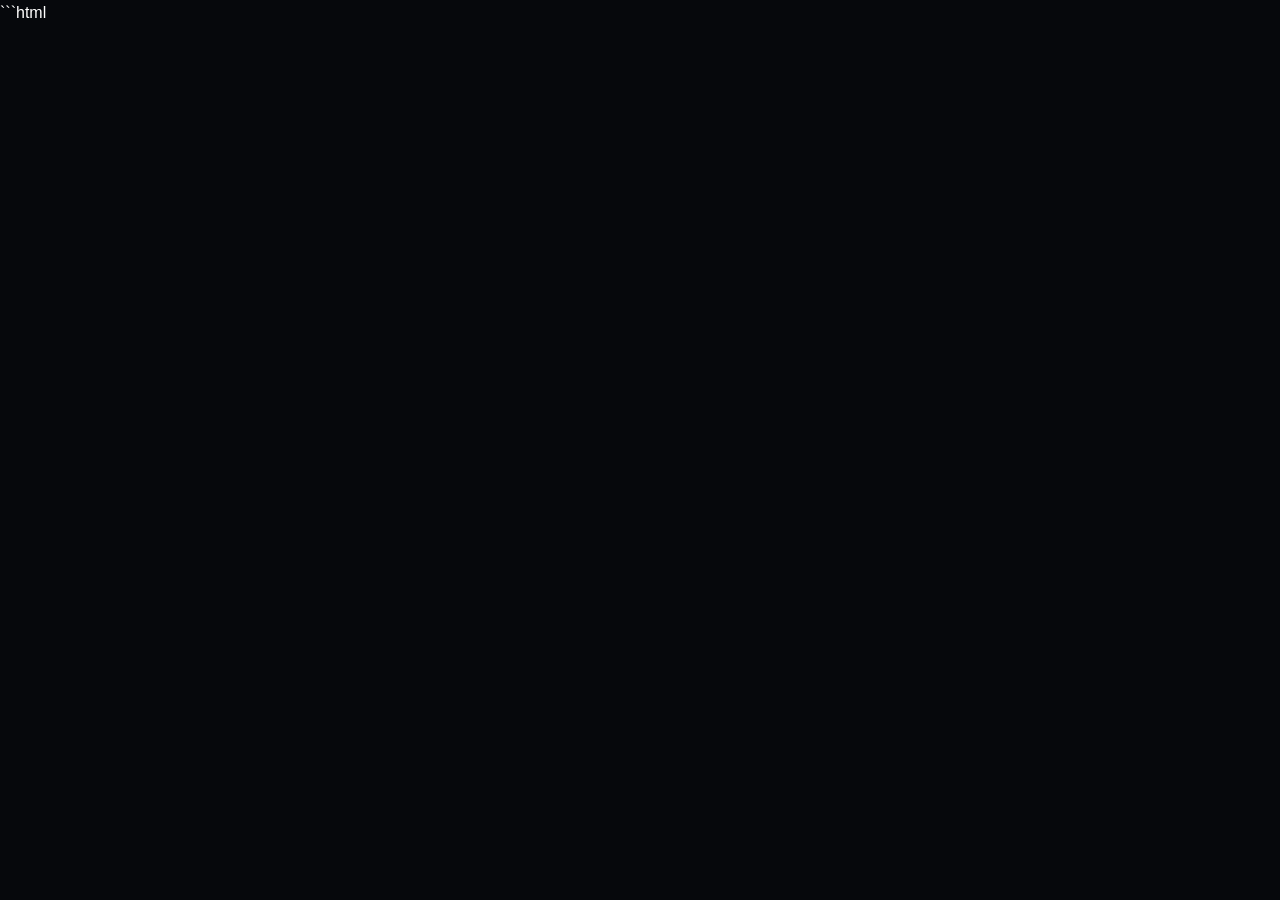
==== index.html @ 0a9b99ef "index.html" ====
```html
<!DOCTYPE html>
<html lang="cs">

<head>

    <meta charset="UTF-8">

    <meta
        name="viewport"
        content="width=device-width, initial-scale=1.0"
    >

    <title>TRIDENTXMP | Minecraft Server</title>

    <meta
        name="description"
        content="TRIDENTXMP - Minecraft Vanilla server. Připoj se k naší komunitě."
    >

    <style>

        /* =====================================================
           ZÁKLAD
        ===================================================== */

        :root {
            --background: #06080c;
            --background-light: #0b0f15;
            --card: #10151d;
            --card-light: #151c25;
            --border: #252e39;

            --white: #ffffff;
            --text: #dce2e9;
            --muted: #8994a2;

            --blue: #39a9ff;
            --blue-light: #6bc2ff;
            --blue-dark: #1579ba;

            --green: #43df87;

            --discord: #5865f2;
            --discord-dark: #4752c4;
        }

        * {
            margin: 0;
            padding: 0;
            box-sizing: border-box;
        }

        html {
            scroll-behavior: smooth;
        }

        body {
            background: var(--background);
            color: var(--white);

            font-family:
                Arial,
                Helvetica,
                sans-serif;

            line-height: 1.6;
        }

        a {
            color: inherit;
            text-decoration: none;
        }

        button {
            font-family: inherit;
        }


        /* =====================================================
           HEADER
        ===================================================== */

        header {

            position: sticky;
            top: 0;

            z-index: 1000;

            background:
                rgba(6, 8, 12, 0.92);

            backdrop-filter: blur(18px);

            border-bottom:
                1px solid rgba(255,255,255,0.07);
        }


        .navbar {

            width: min(1350px, 94%);

            min-height: 76px;

            margin: auto;

            display: flex;

            align-items: center;

            justify-content: space-between;

            gap: 20px;
        }


        /* LOGO */

        .logo {

            display: flex;

            align-items: center;

            gap: 10px;

            font-size: 21px;

            font-weight: 900;

            letter-spacing: 1px;

            white-space: nowrap;
        }


        .logo-icon {

            width: 40px;
            height: 40px;

            display: flex;

            align-items: center;
            justify-content: center;

            border-radius: 10px;

            background:
                linear-gradient(
                    135deg,
                    var(--blue),
                    var(--blue-dark)
                );

            box-shadow:
                0 0 25px
                rgba(57,169,255,0.25);

            font-size: 20px;
        }


        .logo-blue {
            color: var(--blue);
        }


        /* NAVIGACE */

        .nav {

            display: flex;

            align-items: center;

            gap: 3px;
        }


        .nav a {

            padding:
                10px 12px;

            border-radius: 8px;

            color: #aab4c0;

            font-size: 14px;

            font-weight: 700;

            transition: 0.2s;
        }


        .nav a:hover {

            color: white;

            background: #151b23;
        }


        /* AKCE */

        .nav-actions {

            display: flex;

            align-items: center;

            gap: 8px;
        }


        .nav-button {

            padding:
                10px 14px;

            border-radius: 8px;

            background: #131922;

            border:
                1px solid #29323d;

            font-size: 13px;

            font-weight: 800;

            transition: 0.2s;
        }


        .nav-button:hover {

            background: #1c2530;
        }


        .discord-button {

            background:
                var(--discord);

            border-color:
                var(--discord);
        }


        .discord-button:hover {

            background:
                var(--discord-dark);
        }


        /* =====================================================
           HERO
        ===================================================== */

        .hero {

            position: relative;

            min-height: 670px;

            display: flex;

            align-items: center;

            overflow: hidden;

            background:

                radial-gradient(
                    circle at 80% 40%,
                    rgba(57,169,255,0.25),
                    transparent 31%
                ),

                radial-gradient(
                    circle at 60% 80%,
                    rgba(20,100,170,0.10),
                    transparent 35%
                ),

                linear-gradient(
                    90deg,
                    #06080c 0%,
                    #06080ce8 45%,
                    #06080c88 100%
                );
        }


        .hero::before {

            content: "";

            position: absolute;

            inset: 0;

            background:
                linear-gradient(
                    135deg,
                    transparent,
                    rgba(57,169,255,0.04),
                    transparent
                );

            pointer-events: none;
        }


        .hero-container {

            width: min(1350px, 94%);

            margin: auto;

            position: relative;

            z-index: 2;
        }


        .hero-content {

            max-width: 800px;

            padding:
                100px 0;
        }


        .hero-label {

            display: inline-flex;

            align-items: center;

            gap: 8px;

            padding:
                7px 13px;

            margin-bottom: 22px;

            border:
                1px solid #225071;

            border-radius: 100px;

            background:
                rgba(57,169,255,0.08);

            color:
                #62bdff;

            font-size: 12px;

            font-weight: 900;

            letter-spacing: 1px;
        }
```
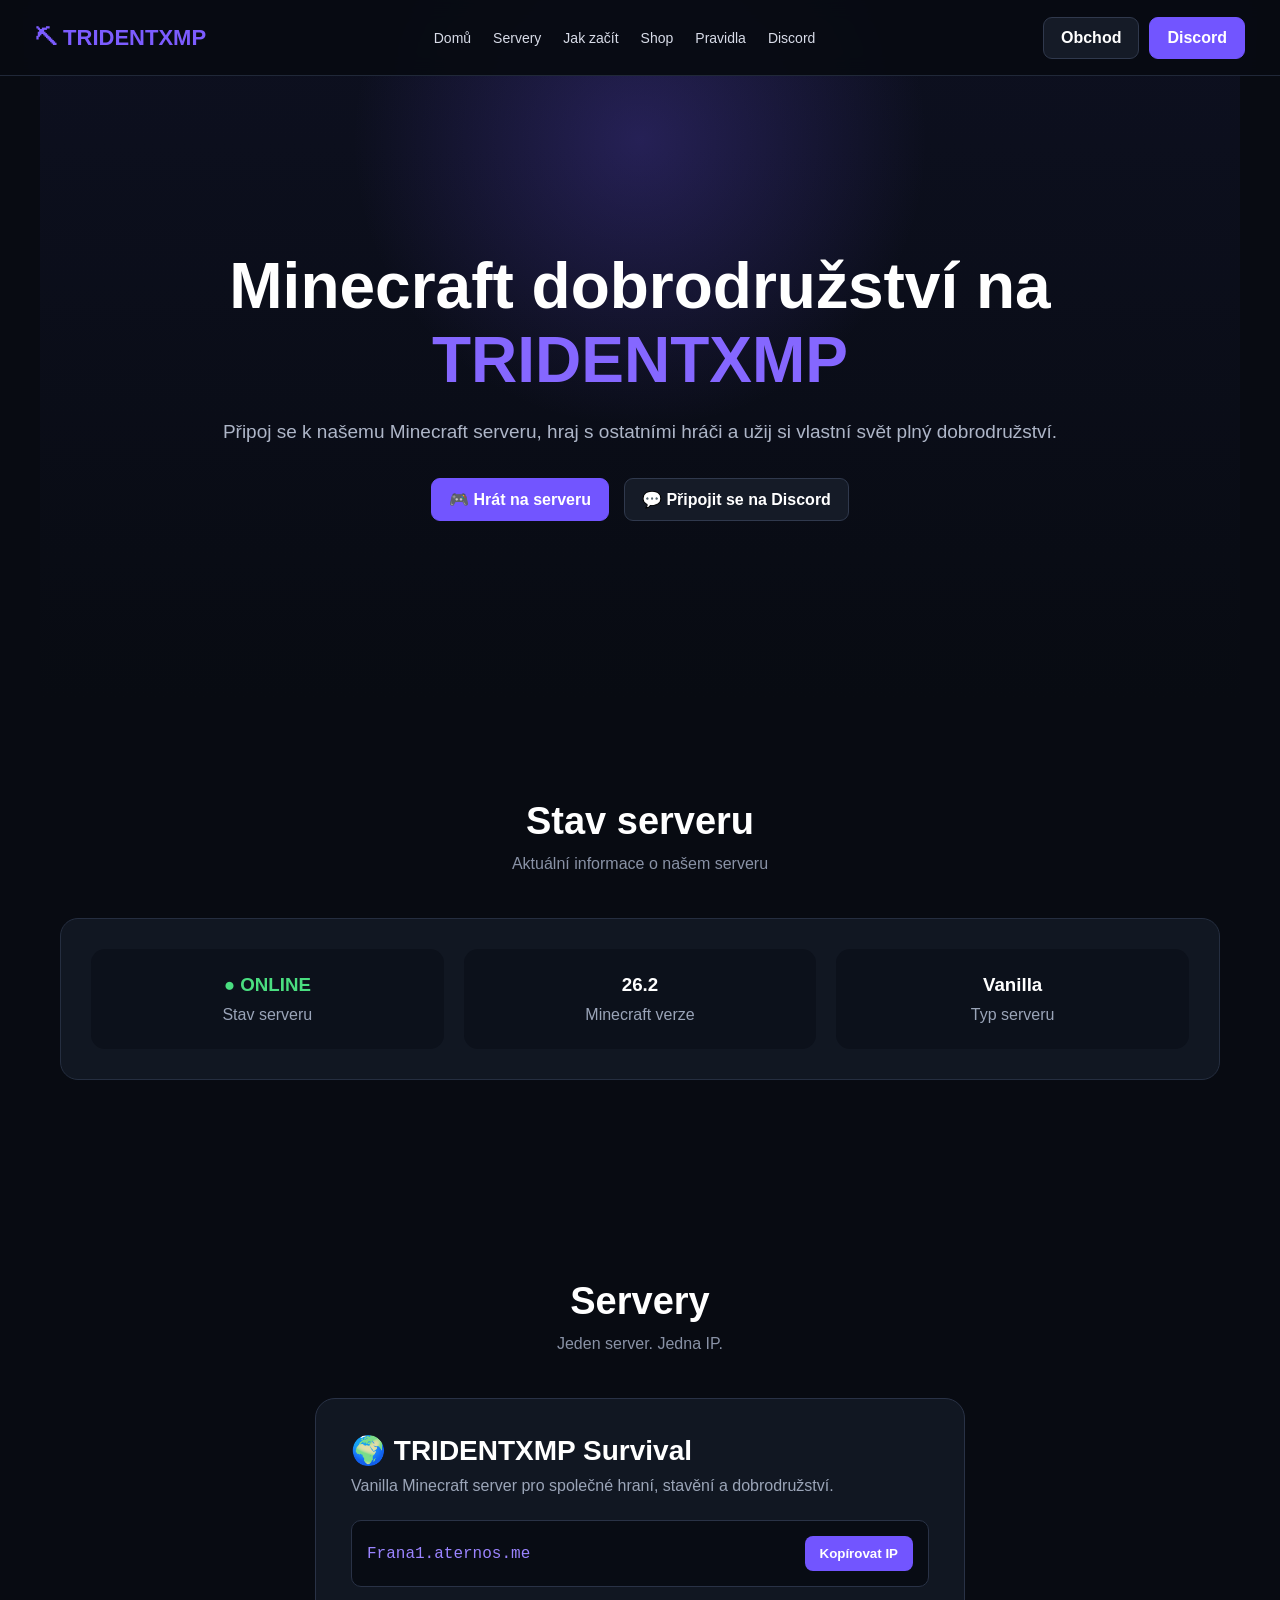
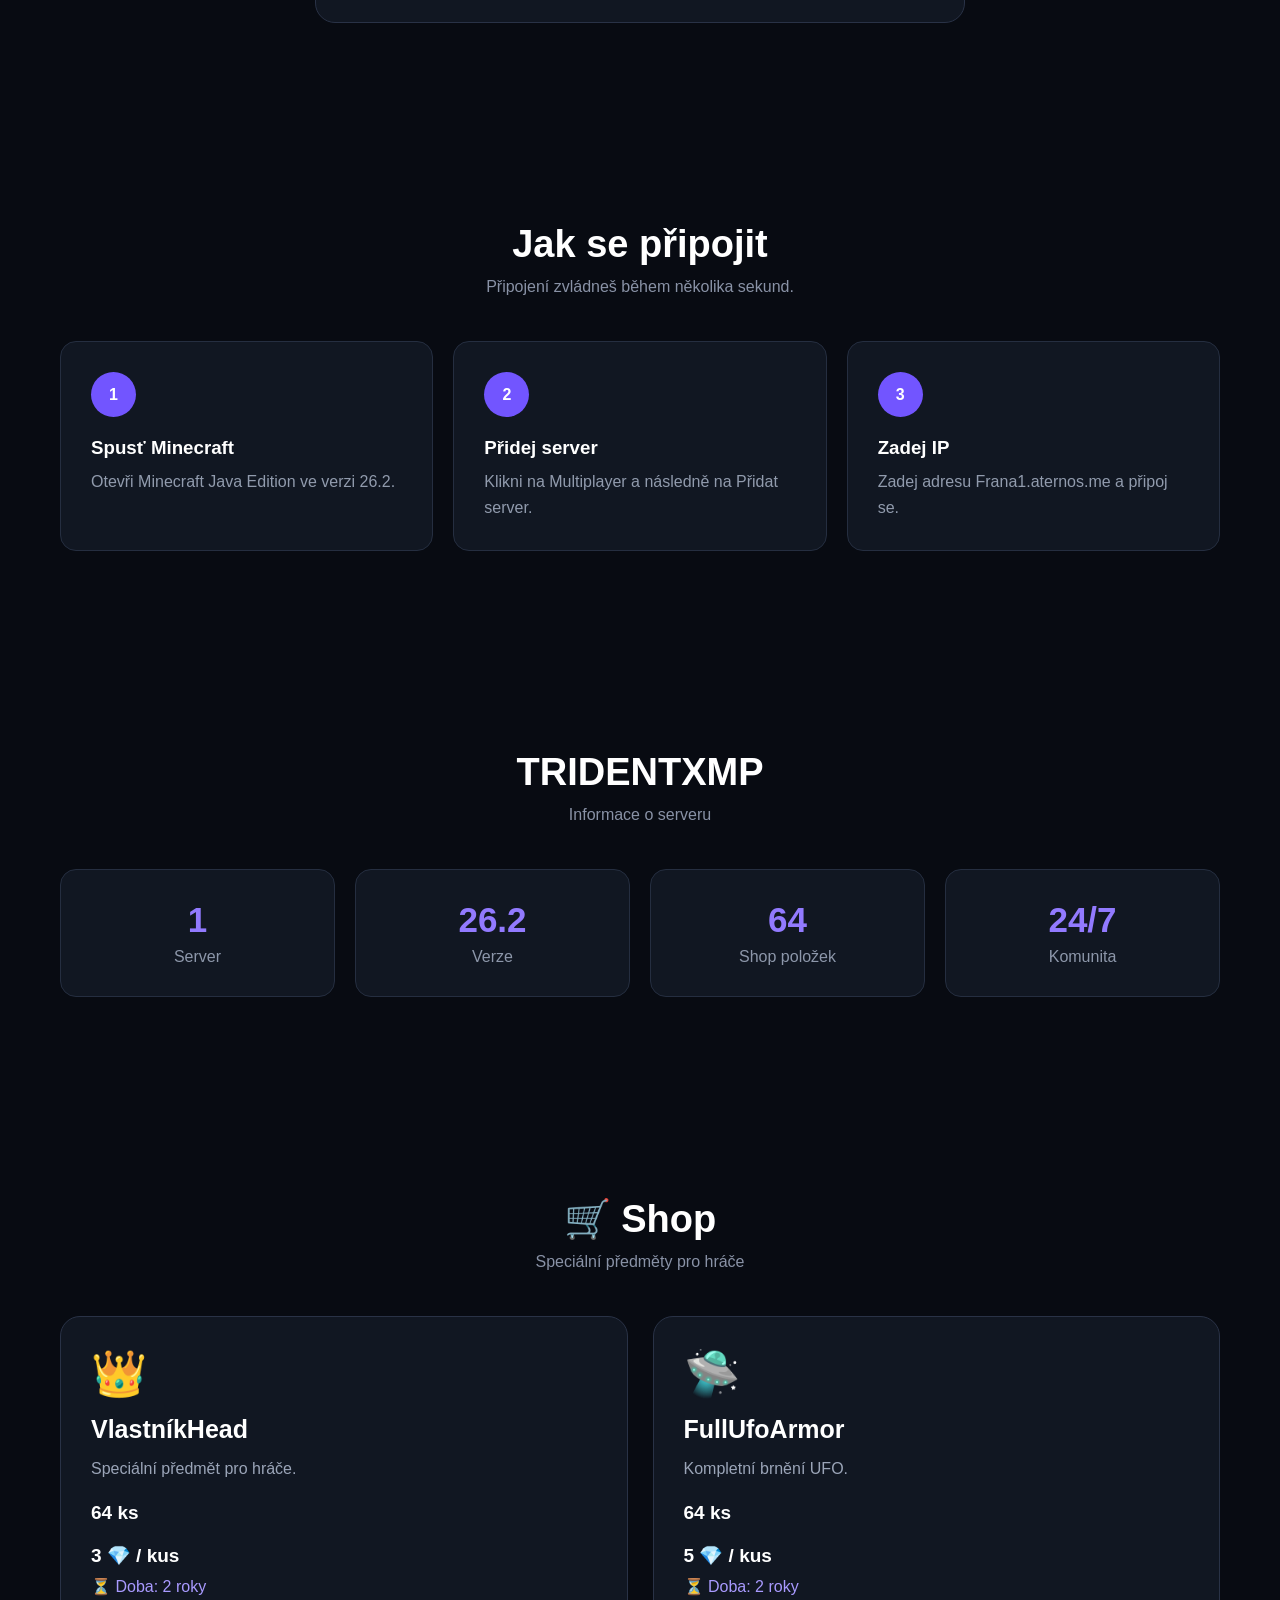
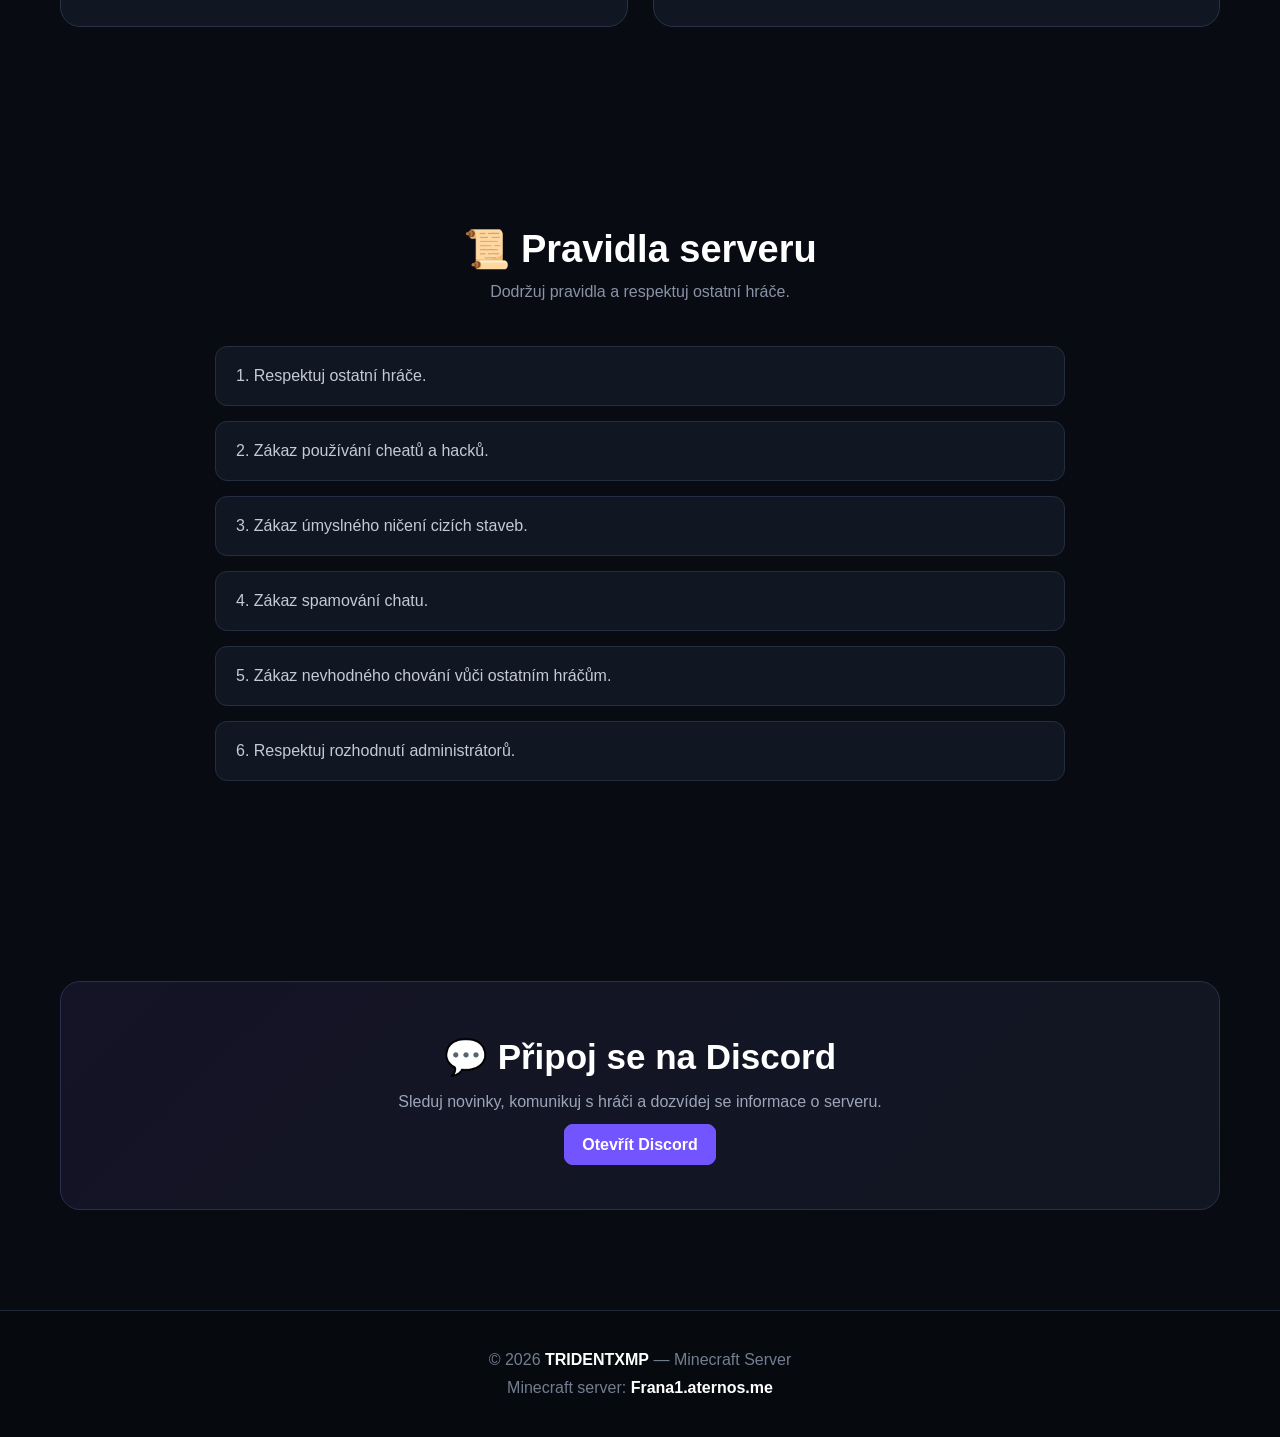
==== commit 48d5d150: "index.html" ====
--- a/index.html
+++ b/index.html
@@ -1,373 +1,812 @@
-```html
 <!DOCTYPE html>
 <html lang="cs">
-
 <head>
-
     <meta charset="UTF-8">
-
-    <meta
-        name="viewport"
-        content="width=device-width, initial-scale=1.0"
-    >
-
-    <title>TRIDENTXMP | Minecraft Server</title>
-
-    <meta
-        name="description"
-        content="TRIDENTXMP - Minecraft Vanilla server. Připoj se k naší komunitě."
-    >
+    <meta name="viewport" content="width=device-width, initial-scale=1.0">
+
+    <title>TRIDENTXMP Minecraft Server</title>
 
     <style>
-
-        /* =====================================================
-           ZÁKLAD
-        ===================================================== */
-
-        :root {
-            --background: #06080c;
-            --background-light: #0b0f15;
-            --card: #10151d;
-            --card-light: #151c25;
-            --border: #252e39;
-
-            --white: #ffffff;
-            --text: #dce2e9;
-            --muted: #8994a2;
-
-            --blue: #39a9ff;
-            --blue-light: #6bc2ff;
-            --blue-dark: #1579ba;
-
-            --green: #43df87;
-
-            --discord: #5865f2;
-            --discord-dark: #4752c4;
-        }
-
         * {
             margin: 0;
             padding: 0;
             box-sizing: border-box;
-        }
-
-        html {
             scroll-behavior: smooth;
         }
 
         body {
-            background: var(--background);
-            color: var(--white);
-
-            font-family:
-                Arial,
-                Helvetica,
-                sans-serif;
-
-            line-height: 1.6;
-        }
-
-        a {
-            color: inherit;
+            font-family: Arial, Helvetica, sans-serif;
+            background: #080b12;
+            color: white;
+        }
+
+        /* HEADER */
+        header {
+            position: fixed;
+            top: 0;
+            left: 0;
+            width: 100%;
+            z-index: 1000;
+            background: rgba(8, 11, 18, 0.95);
+            border-bottom: 1px solid #202838;
+            backdrop-filter: blur(10px);
+        }
+
+        .navbar {
+            max-width: 1250px;
+            margin: auto;
+            height: 75px;
+            display: flex;
+            align-items: center;
+            justify-content: space-between;
+            padding: 0 20px;
+        }
+
+        .logo {
+            font-size: 22px;
+            font-weight: bold;
+            color: #7c5cff;
+        }
+
+        nav {
+            display: flex;
+            gap: 22px;
+        }
+
+        nav a {
+            color: #d8dce8;
             text-decoration: none;
-        }
-
-        button {
-            font-family: inherit;
-        }
-
-
-        /* =====================================================
-           HEADER
-        ===================================================== */
-
-        header {
-
-            position: sticky;
-            top: 0;
-
-            z-index: 1000;
-
-            background:
-                rgba(6, 8, 12, 0.92);
-
-            backdrop-filter: blur(18px);
-
-            border-bottom:
-                1px solid rgba(255,255,255,0.07);
-        }
-
-
-        .navbar {
-
-            width: min(1350px, 94%);
-
-            min-height: 76px;
-
-            margin: auto;
-
+            font-size: 14px;
+            transition: 0.2s;
+        }
+
+        nav a:hover {
+            color: #8d6cff;
+        }
+
+        .buttons {
             display: flex;
-
-            align-items: center;
-
-            justify-content: space-between;
-
-            gap: 20px;
-        }
-
-
-        /* LOGO */
-
-        .logo {
-
+            gap: 10px;
+        }
+
+        .btn {
+            padding: 11px 17px;
+            border-radius: 9px;
+            text-decoration: none;
+            font-weight: bold;
+            color: white;
+            border: 1px solid #30394d;
+            background: #151b27;
+            transition: 0.2s;
+        }
+
+        .btn:hover {
+            transform: translateY(-2px);
+            border-color: #7c5cff;
+        }
+
+        .btn-primary {
+            background: #7255ff;
+            border-color: #7255ff;
+        }
+
+        /* HERO */
+        .hero {
+            min-height: 700px;
+            padding: 170px 20px 100px;
             display: flex;
-
-            align-items: center;
-
-            gap: 10px;
-
-            font-size: 21px;
-
-            font-weight: 900;
-
-            letter-spacing: 1px;
-
-            white-space: nowrap;
-        }
-
-
-        .logo-icon {
-
-            width: 40px;
-            height: 40px;
-
-            display: flex;
-
             align-items: center;
             justify-content: center;
-
+            text-align: center;
+            background:
+                radial-gradient(circle at 50% 20%, rgba(114, 85, 255, 0.25), transparent 35%),
+                linear-gradient(180deg, #0d1020, #080b12);
+        }
+
+        .hero-content {
+            max-width: 850px;
+        }
+
+        .hero h1 {
+            font-size: 64px;
+            margin-bottom: 20px;
+        }
+
+        .hero h1 span {
+            color: #8567ff;
+        }
+
+        .hero p {
+            color: #aeb6c8;
+            font-size: 19px;
+            line-height: 1.6;
+            margin-bottom: 30px;
+        }
+
+        .hero-buttons {
+            display: flex;
+            justify-content: center;
+            gap: 15px;
+            flex-wrap: wrap;
+        }
+
+        /* SECTIONS */
+        section {
+            max-width: 1200px;
+            margin: auto;
+            padding: 100px 20px;
+        }
+
+        .section-title {
+            text-align: center;
+            margin-bottom: 45px;
+        }
+
+        .section-title h2 {
+            font-size: 38px;
+            margin-bottom: 12px;
+        }
+
+        .section-title p {
+            color: #8992a6;
+        }
+
+        /* STATUS */
+        .status-box {
+            background: #111722;
+            border: 1px solid #252e40;
+            border-radius: 18px;
+            padding: 30px;
+            display: grid;
+            grid-template-columns: repeat(3, 1fr);
+            gap: 20px;
+        }
+
+        .status-item {
+            text-align: center;
+            padding: 25px;
+            background: #0c111b;
+            border-radius: 14px;
+        }
+
+        .status-item h3 {
+            margin-bottom: 10px;
+        }
+
+        .online {
+            color: #4ade80;
+        }
+
+        .status-item p {
+            color: #9aa4b8;
+        }
+
+        /* SERVER */
+        .server-card {
+            max-width: 650px;
+            margin: auto;
+            background: #111722;
+            border: 1px solid #293246;
+            border-radius: 20px;
+            padding: 35px;
+        }
+
+        .server-card h3 {
+            font-size: 28px;
+            margin-bottom: 10px;
+        }
+
+        .server-card p {
+            color: #9ba5b8;
+            margin-bottom: 25px;
+        }
+
+        .ip-box {
+            display: flex;
+            align-items: center;
+            justify-content: space-between;
+            gap: 10px;
+            background: #080c14;
+            border: 1px solid #293246;
+            padding: 15px;
             border-radius: 10px;
-
-            background:
-                linear-gradient(
-                    135deg,
-                    var(--blue),
-                    var(--blue-dark)
-                );
-
-            box-shadow:
-                0 0 25px
-                rgba(57,169,255,0.25);
-
-            font-size: 20px;
-        }
-
-
-        .logo-blue {
-            color: var(--blue);
-        }
-
-
-        /* NAVIGACE */
-
-        .nav {
-
+        }
+
+        .ip {
+            font-family: monospace;
+            font-size: 16px;
+            color: #9b84ff;
+        }
+
+        .copy-btn {
+            cursor: pointer;
+            border: none;
+            padding: 10px 15px;
+            border-radius: 8px;
+            background: #7255ff;
+            color: white;
+            font-weight: bold;
+        }
+
+        /* HOW TO JOIN */
+        .steps {
+            display: grid;
+            grid-template-columns: repeat(3, 1fr);
+            gap: 20px;
+        }
+
+        .step {
+            background: #111722;
+            border: 1px solid #252e40;
+            padding: 30px;
+            border-radius: 16px;
+        }
+
+        .step-number {
+            width: 45px;
+            height: 45px;
             display: flex;
-
             align-items: center;
-
-            gap: 3px;
-        }
-
-
-        .nav a {
-
-            padding:
-                10px 12px;
-
-            border-radius: 8px;
-
-            color: #aab4c0;
-
-            font-size: 14px;
-
-            font-weight: 700;
-
+            justify-content: center;
+            border-radius: 50%;
+            background: #7255ff;
+            margin-bottom: 20px;
+            font-weight: bold;
+        }
+
+        .step h3 {
+            margin-bottom: 10px;
+        }
+
+        .step p {
+            color: #919bad;
+            line-height: 1.6;
+        }
+
+        /* STATS */
+        .stats {
+            display: grid;
+            grid-template-columns: repeat(4, 1fr);
+            gap: 20px;
+        }
+
+        .stat {
+            text-align: center;
+            background: #111722;
+            border: 1px solid #252e40;
+            padding: 30px;
+            border-radius: 16px;
+        }
+
+        .stat h3 {
+            font-size: 35px;
+            color: #927aff;
+            margin-bottom: 8px;
+        }
+
+        .stat p {
+            color: #8d97aa;
+        }
+
+        /* SHOP */
+        .shop-grid {
+            display: grid;
+            grid-template-columns: repeat(2, 1fr);
+            gap: 25px;
+        }
+
+        .shop-card {
+            background: #111722;
+            border: 1px solid #293246;
+            border-radius: 20px;
+            padding: 30px;
             transition: 0.2s;
         }
 
-
-        .nav a:hover {
-
+        .shop-card:hover {
+            transform: translateY(-5px);
+            border-color: #7255ff;
+        }
+
+        .shop-icon {
+            font-size: 45px;
+            margin-bottom: 15px;
+        }
+
+        .shop-card h3 {
+            font-size: 25px;
+            margin-bottom: 12px;
+        }
+
+        .shop-card p {
+            color: #9ba5b8;
+            line-height: 1.6;
+        }
+
+        .shop-price {
+            margin-top: 20px;
+            font-size: 19px;
+            font-weight: bold;
+            color: #fff;
+        }
+
+        .shop-time {
+            margin-top: 10px;
+            color: #a99aff;
+        }
+
+        /* RULES */
+        .rules {
+            display: grid;
+            gap: 15px;
+            max-width: 850px;
+            margin: auto;
+        }
+
+        .rule {
+            background: #111722;
+            border: 1px solid #252e40;
+            padding: 20px;
+            border-radius: 12px;
+            color: #c4cad6;
+        }
+
+        /* DISCORD */
+        .discord-box {
+            text-align: center;
+            background: linear-gradient(135deg, #151326, #111722);
+            border: 1px solid #302b50;
+            border-radius: 20px;
+            padding: 55px 25px;
+        }
+
+        .discord-box h2 {
+            font-size: 35px;
+            margin-bottom: 15px;
+        }
+
+        .discord-box p {
+            color: #9da6b9;
+            margin-bottom: 25px;
+        }
+
+        /* FOOTER */
+        footer {
+            border-top: 1px solid #202838;
+            background: #06090e;
+            padding: 40px 20px;
+            text-align: center;
+            color: #747e91;
+        }
+
+        footer strong {
             color: white;
-
-            background: #151b23;
-        }
-
-
-        /* AKCE */
-
-        .nav-actions {
-
-            display: flex;
-
-            align-items: center;
-
-            gap: 8px;
-        }
-
-
-        .nav-button {
-
-            padding:
-                10px 14px;
-
-            border-radius: 8px;
-
-            background: #131922;
-
-            border:
-                1px solid #29323d;
-
-            font-size: 13px;
-
-            font-weight: 800;
-
-            transition: 0.2s;
-        }
-
-
-        .nav-button:hover {
-
-            background: #1c2530;
-        }
-
-
-        .discord-button {
-
-            background:
-                var(--discord);
-
-            border-color:
-                var(--discord);
-        }
-
-
-        .discord-button:hover {
-
-            background:
-                var(--discord-dark);
-        }
-
-
-        /* =====================================================
-           HERO
-        ===================================================== */
-
-        .hero {
-
-            position: relative;
-
-            min-height: 670px;
-
-            display: flex;
-
-            align-items: center;
-
-            overflow: hidden;
-
-            background:
-
-                radial-gradient(
-                    circle at 80% 40%,
-                    rgba(57,169,255,0.25),
-                    transparent 31%
-                ),
-
-                radial-gradient(
-                    circle at 60% 80%,
-                    rgba(20,100,170,0.10),
-                    transparent 35%
-                ),
-
-                linear-gradient(
-                    90deg,
-                    #06080c 0%,
-                    #06080ce8 45%,
-                    #06080c88 100%
-                );
-        }
-
-
-        .hero::before {
-
-            content: "";
-
-            position: absolute;
-
-            inset: 0;
-
-            background:
-                linear-gradient(
-                    135deg,
-                    transparent,
-                    rgba(57,169,255,0.04),
-                    transparent
-                );
-
-            pointer-events: none;
-        }
-
-
-        .hero-container {
-
-            width: min(1350px, 94%);
-
-            margin: auto;
-
-            position: relative;
-
-            z-index: 2;
-        }
-
-
-        .hero-content {
-
-            max-width: 800px;
-
-            padding:
-                100px 0;
-        }
-
-
-        .hero-label {
-
-            display: inline-flex;
-
-            align-items: center;
-
-            gap: 8px;
-
-            padding:
-                7px 13px;
-
-            margin-bottom: 22px;
-
-            border:
-                1px solid #225071;
-
-            border-radius: 100px;
-
-            background:
-                rgba(57,169,255,0.08);
-
-            color:
-                #62bdff;
-
-            font-size: 12px;
-
-            font-weight: 900;
-
-            letter-spacing: 1px;
-        }
-```
+        }
+
+        /* RESPONSIVE */
+        @media (max-width: 900px) {
+            nav {
+                display: none;
+            }
+
+            .status-box,
+            .steps,
+            .stats {
+                grid-template-columns: 1fr 1fr;
+            }
+
+            .hero h1 {
+                font-size: 48px;
+            }
+        }
+
+        @media (max-width: 600px) {
+            .buttons {
+                display: none;
+            }
+
+            .status-box,
+            .steps,
+            .stats,
+            .shop-grid {
+                grid-template-columns: 1fr;
+            }
+
+            .hero h1 {
+                font-size: 38px;
+            }
+
+            .hero p {
+                font-size: 16px;
+            }
+
+            .ip-box {
+                flex-direction: column;
+            }
+        }
+    </style>
+</head>
+
+<body>
+
+<header>
+    <div class="navbar">
+
+        <div class="logo">
+            ⛏ TRIDENTXMP
+        </div>
+
+        <nav>
+            <a href="#domu">Domů</a>
+            <a href="#servery">Servery</a>
+            <a href="#pripojeni">Jak začít</a>
+            <a href="#shop">Shop</a>
+            <a href="#pravidla">Pravidla</a>
+            <a href="#discord">Discord</a>
+        </nav>
+
+        <div class="buttons">
+            <a href="#shop" class="btn">Obchod</a>
+
+            <a
+                href="https://discord.com/channels/1535264749510590484/1550774524423704678"
+                target="_blank"
+                class="btn btn-primary"
+            >
+                Discord
+            </a>
+        </div>
+
+    </div>
+</header>
+
+
+<!-- HERO -->
+<section class="hero" id="domu">
+
+    <div class="hero-content">
+
+        <h1>
+            Minecraft dobrodružství na
+            <span>TRIDENTXMP</span>
+        </h1>
+
+        <p>
+            Připoj se k našemu Minecraft serveru, hraj s ostatními
+            hráči a užij si vlastní svět plný dobrodružství.
+        </p>
+
+        <div class="hero-buttons">
+
+            <a href="#servery" class="btn btn-primary">
+                🎮 Hrát na serveru
+            </a>
+
+            <a
+                href="https://discord.com/channels/1535264749510590484/1550774524423704678"
+                target="_blank"
+                class="btn"
+            >
+                💬 Připojit se na Discord
+            </a>
+
+        </div>
+
+    </div>
+
+</section>
+
+
+<!-- STATUS -->
+<section>
+
+    <div class="section-title">
+        <h2>Stav serveru</h2>
+        <p>Aktuální informace o našem serveru</p>
+    </div>
+
+    <div class="status-box">
+
+        <div class="status-item">
+            <h3 class="online">● ONLINE</h3>
+            <p>Stav serveru</p>
+        </div>
+
+        <div class="status-item">
+            <h3>26.2</h3>
+            <p>Minecraft verze</p>
+        </div>
+
+        <div class="status-item">
+            <h3>Vanilla</h3>
+            <p>Typ serveru</p>
+        </div>
+
+    </div>
+
+</section>
+
+
+<!-- SERVER -->
+<section id="servery">
+
+    <div class="section-title">
+        <h2>Servery</h2>
+        <p>Jeden server. Jedna IP.</p>
+    </div>
+
+    <div class="server-card">
+
+        <h3>🌍 TRIDENTXMP Survival</h3>
+
+        <p>
+            Vanilla Minecraft server pro společné hraní,
+            stavění a dobrodružství.
+        </p>
+
+        <div class="ip-box">
+
+            <span class="ip" id="serverIP">
+                Frana1.aternos.me
+            </span>
+
+            <button class="copy-btn" onclick="copyIP()">
+                Kopírovat IP
+            </button>
+
+        </div>
+
+    </div>
+
+</section>
+
+
+<!-- JAK SE PŘIPOJIT -->
+<section id="pripojeni">
+
+    <div class="section-title">
+        <h2>Jak se připojit</h2>
+        <p>Připojení zvládneš během několika sekund.</p>
+    </div>
+
+    <div class="steps">
+
+        <div class="step">
+            <div class="step-number">1</div>
+
+            <h3>Spusť Minecraft</h3>
+
+            <p>
+                Otevři Minecraft Java Edition ve verzi 26.2.
+            </p>
+        </div>
+
+        <div class="step">
+            <div class="step-number">2</div>
+
+            <h3>Přidej server</h3>
+
+            <p>
+                Klikni na Multiplayer a následně na
+                Přidat server.
+            </p>
+        </div>
+
+        <div class="step">
+            <div class="step-number">3</div>
+
+            <h3>Zadej IP</h3>
+
+            <p>
+                Zadej adresu Frana1.aternos.me
+                a připoj se.
+            </p>
+        </div>
+
+    </div>
+
+</section>
+
+
+<!-- STATISTIKY -->
+<section>
+
+    <div class="section-title">
+        <h2>TRIDENTXMP</h2>
+        <p>Informace o serveru</p>
+    </div>
+
+    <div class="stats">
+
+        <div class="stat">
+            <h3>1</h3>
+            <p>Server</p>
+        </div>
+
+        <div class="stat">
+            <h3>26.2</h3>
+            <p>Verze</p>
+        </div>
+
+        <div class="stat">
+            <h3>64</h3>
+            <p>Shop položek</p>
+        </div>
+
+        <div class="stat">
+            <h3>24/7</h3>
+            <p>Komunita</p>
+        </div>
+
+    </div>
+
+</section>
+
+
+<!-- SHOP -->
+<section id="shop">
+
+    <div class="section-title">
+        <h2>🛒 Shop</h2>
+        <p>Speciální předměty pro hráče</p>
+    </div>
+
+    <div class="shop-grid">
+
+        <!-- VLASTNÍK HEAD -->
+        <div class="shop-card">
+
+            <div class="shop-icon">👑</div>
+
+            <h3>VlastníkHead</h3>
+
+            <p>
+                Speciální předmět pro hráče.
+            </p>
+
+            <div class="shop-price">
+                64 ks
+            </div>
+
+            <div class="shop-price">
+                3 💎 / kus
+            </div>
+
+            <div class="shop-time">
+                ⏳ Doba: 2 roky
+            </div>
+
+        </div>
+
+
+        <!-- UFO ARMOR -->
+        <div class="shop-card">
+
+            <div class="shop-icon">🛸</div>
+
+            <h3>FullUfoArmor</h3>
+
+            <p>
+                Kompletní brnění UFO.
+            </p>
+
+            <div class="shop-price">
+                64 ks
+            </div>
+
+            <div class="shop-price">
+                5 💎 / kus
+            </div>
+
+            <div class="shop-time">
+                ⏳ Doba: 2 roky
+            </div>
+
+        </div>
+
+    </div>
+
+</section>
+
+
+<!-- PRAVIDLA -->
+<section id="pravidla">
+
+    <div class="section-title">
+        <h2>📜 Pravidla serveru</h2>
+        <p>Dodržuj pravidla a respektuj ostatní hráče.</p>
+    </div>
+
+    <div class="rules">
+
+        <div class="rule">
+            1. Respektuj ostatní hráče.
+        </div>
+
+        <div class="rule">
+            2. Zákaz používání cheatů a hacků.
+        </div>
+
+        <div class="rule">
+            3. Zákaz úmyslného ničení cizích staveb.
+        </div>
+
+        <div class="rule">
+            4. Zákaz spamování chatu.
+        </div>
+
+        <div class="rule">
+            5. Zákaz nevhodného chování vůči ostatním hráčům.
+        </div>
+
+        <div class="rule">
+            6. Respektuj rozhodnutí administrátorů.
+        </div>
+
+    </div>
+
+</section>
+
+
+<!-- DISCORD -->
+<section id="discord">
+
+    <div class="discord-box">
+
+        <h2>💬 Připoj se na Discord</h2>
+
+        <p>
+            Sleduj novinky, komunikuj s hráči
+            a dozvídej se informace o serveru.
+        </p>
+
+        <a
+            href="https://discord.com/channels/1535264749510590484/1550774524423704678"
+            target="_blank"
+            class="btn btn-primary"
+        >
+            Otevřít Discord
+        </a>
+
+    </div>
+
+</section>
+
+
+<!-- FOOTER -->
+<footer>
+
+    <p>
+        © 2026 <strong>TRIDENTXMP</strong>
+        — Minecraft Server
+    </p>
+
+    <p style="margin-top:10px;">
+        Minecraft server:
+        <strong>Frana1.aternos.me</strong>
+    </p>
+
+</footer>
+
+
+<script>
+
+function copyIP() {
+
+    const ip = "Frana1.aternos.me";
+
+    navigator.clipboard.writeText(ip);
+
+    const button = document.querySelector(".copy-btn");
+
+    button.textContent = "✓ Zkopírováno";
+
+    setTimeout(() => {
+        button.textContent = "Kopírovat IP";
+    }, 2000);
+}
+
+</script>
+
+</body>
+</html>
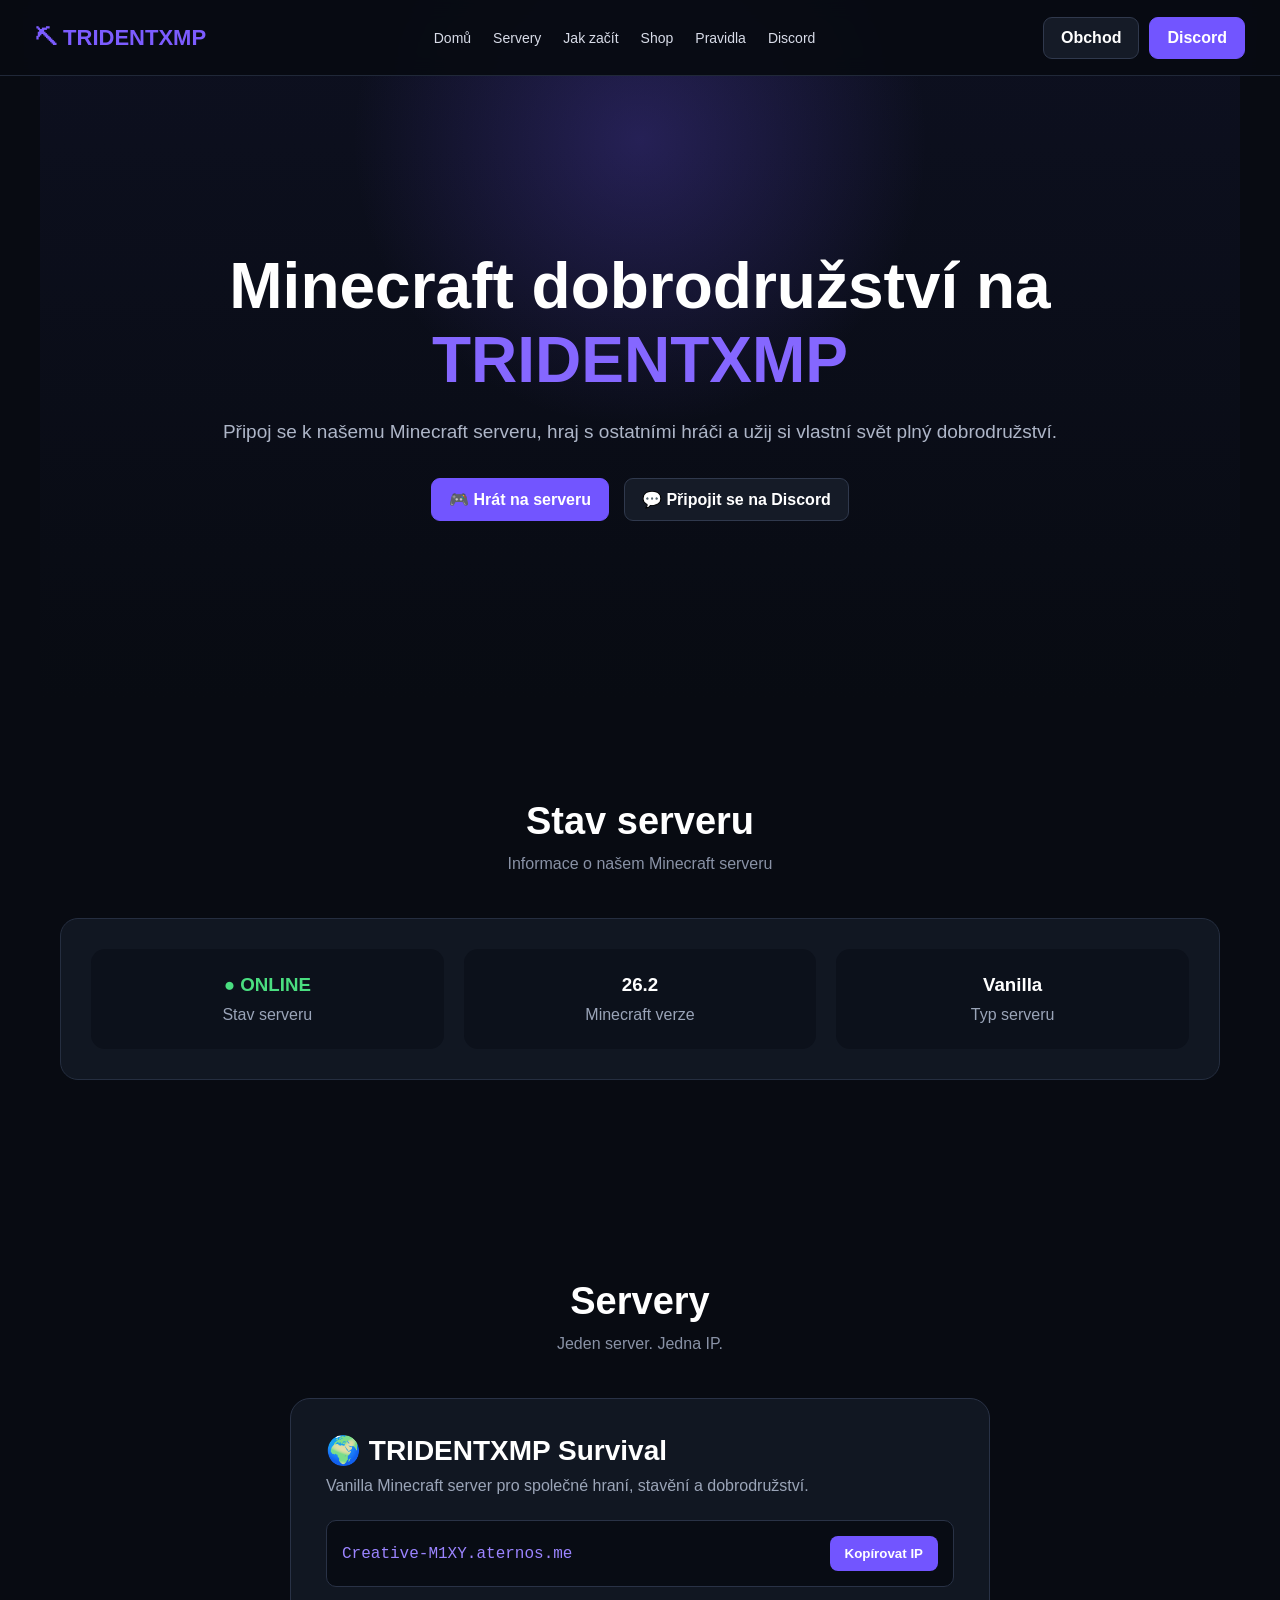
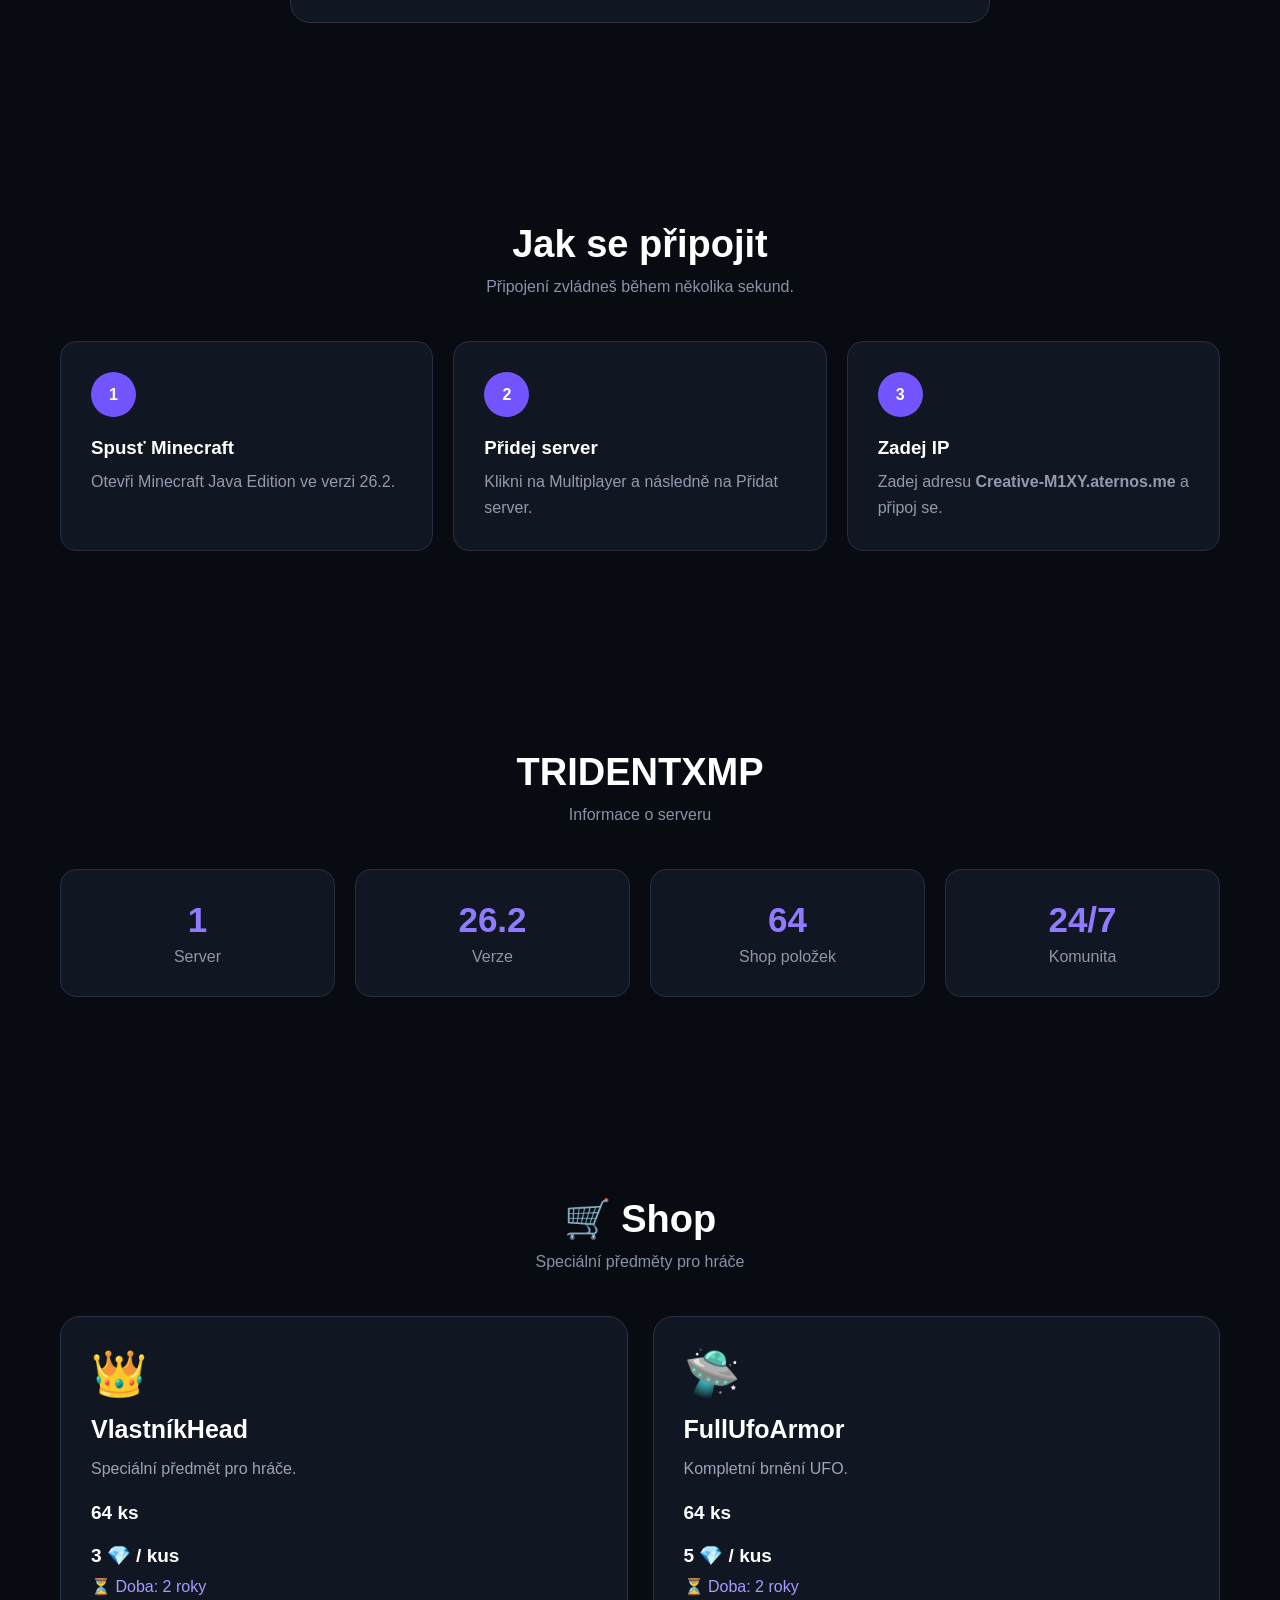
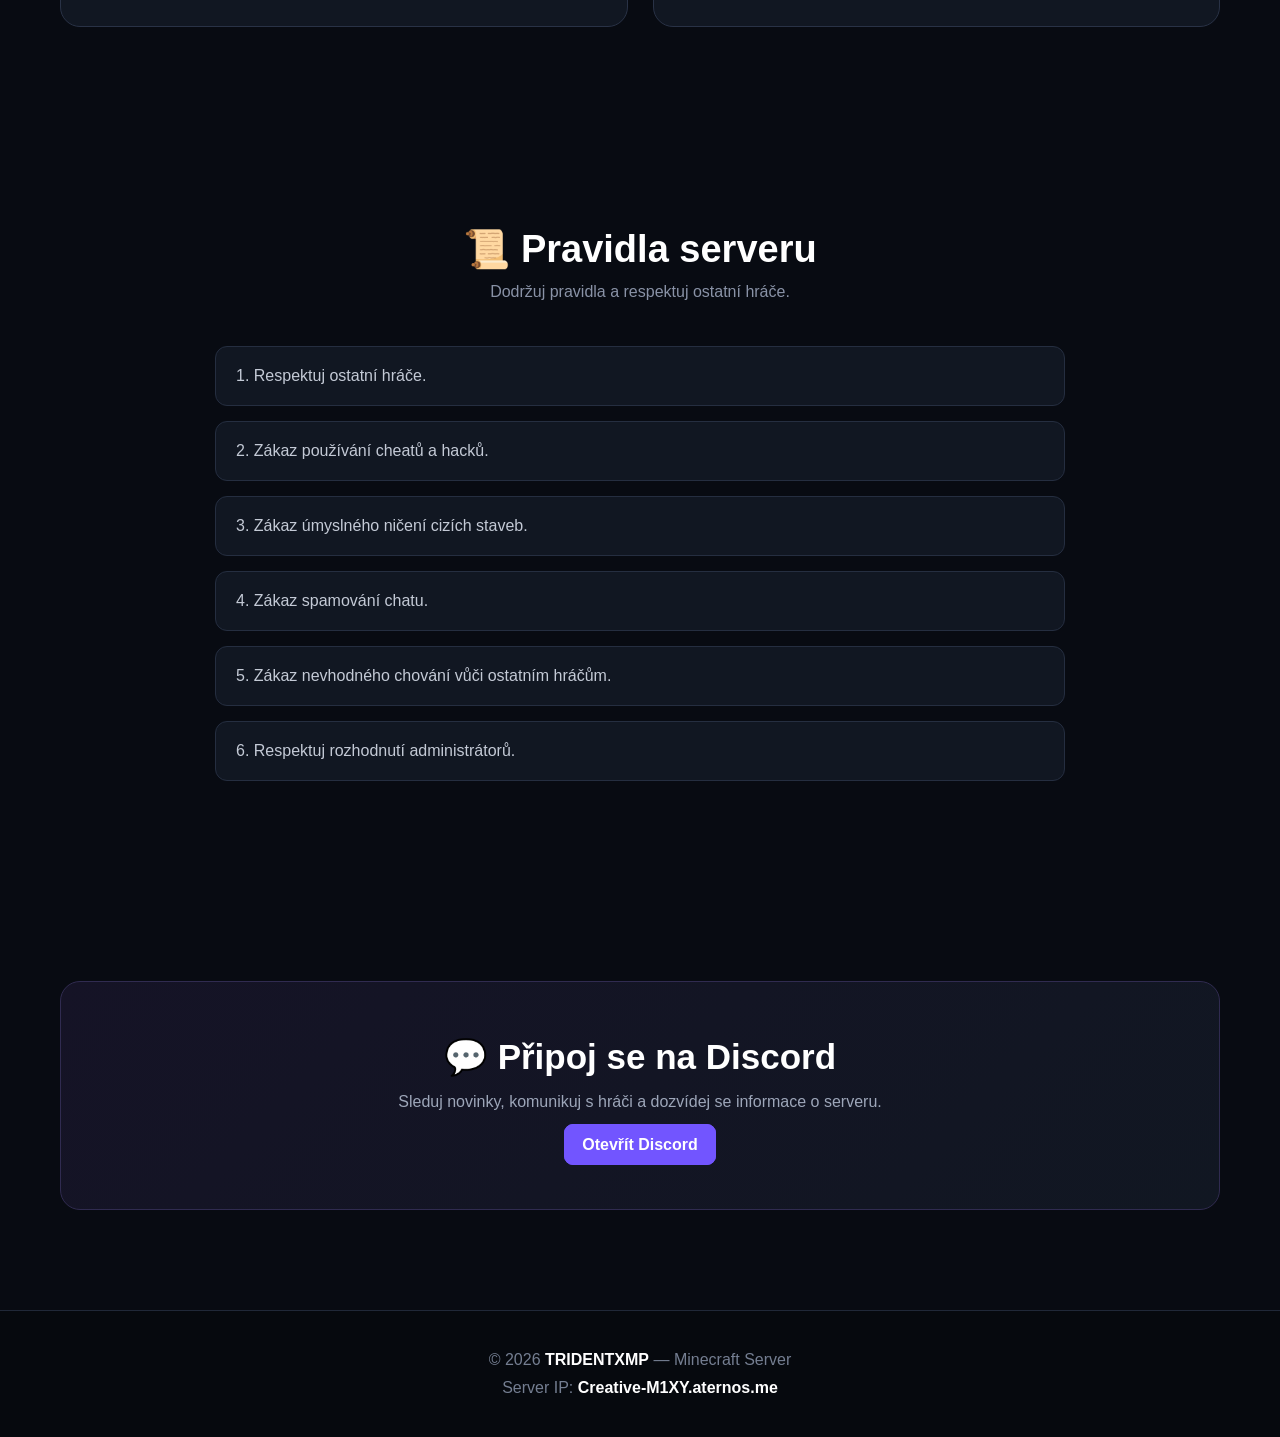
==== commit e6c8872b: "index.html" ====
--- a/index.html
+++ b/index.html
@@ -20,7 +20,8 @@
             color: white;
         }
 
-        /* HEADER */
+        /* ================= HEADER ================= */
+
         header {
             position: fixed;
             top: 0;
@@ -34,18 +35,19 @@
 
         .navbar {
             max-width: 1250px;
+            height: 75px;
             margin: auto;
-            height: 75px;
+            padding: 0 20px;
+
             display: flex;
             align-items: center;
             justify-content: space-between;
-            padding: 0 20px;
         }
 
         .logo {
+            color: #7c5cff;
             font-size: 22px;
             font-weight: bold;
-            color: #7c5cff;
         }
 
         nav {
@@ -90,17 +92,29 @@
             border-color: #7255ff;
         }
 
-        /* HERO */
+        /* ================= HERO ================= */
+
         .hero {
             min-height: 700px;
             padding: 170px 20px 100px;
+
             display: flex;
             align-items: center;
             justify-content: center;
+
             text-align: center;
+
             background:
-                radial-gradient(circle at 50% 20%, rgba(114, 85, 255, 0.25), transparent 35%),
-                linear-gradient(180deg, #0d1020, #080b12);
+                radial-gradient(
+                    circle at 50% 20%,
+                    rgba(114, 85, 255, 0.25),
+                    transparent 35%
+                ),
+                linear-gradient(
+                    180deg,
+                    #0d1020,
+                    #080b12
+                );
         }
 
         .hero-content {
@@ -130,7 +144,8 @@
             flex-wrap: wrap;
         }
 
-        /* SECTIONS */
+        /* ================= SECTIONS ================= */
+
         section {
             max-width: 1200px;
             margin: auto;
@@ -151,12 +166,15 @@
             color: #8992a6;
         }
 
-        /* STATUS */
+        /* ================= STATUS ================= */
+
         .status-box {
             background: #111722;
             border: 1px solid #252e40;
             border-radius: 18px;
+
             padding: 30px;
+
             display: grid;
             grid-template-columns: repeat(3, 1fr);
             gap: 20px;
@@ -164,7 +182,9 @@
 
         .status-item {
             text-align: center;
+
             padding: 25px;
+
             background: #0c111b;
             border-radius: 14px;
         }
@@ -181,13 +201,16 @@
             color: #9aa4b8;
         }
 
-        /* SERVER */
+        /* ================= SERVER ================= */
+
         .server-card {
-            max-width: 650px;
+            max-width: 700px;
             margin: auto;
+
             background: #111722;
             border: 1px solid #293246;
             border-radius: 20px;
+
             padding: 35px;
         }
 
@@ -205,9 +228,12 @@
             display: flex;
             align-items: center;
             justify-content: space-between;
+
             gap: 10px;
+
             background: #080c14;
             border: 1px solid #293246;
+
             padding: 15px;
             border-radius: 10px;
         }
@@ -216,19 +242,25 @@
             font-family: monospace;
             font-size: 16px;
             color: #9b84ff;
+            word-break: break-all;
         }
 
         .copy-btn {
             cursor: pointer;
             border: none;
+
             padding: 10px 15px;
+
             border-radius: 8px;
+
             background: #7255ff;
             color: white;
+
             font-weight: bold;
         }
 
-        /* HOW TO JOIN */
+        /* ================= JOIN ================= */
+
         .steps {
             display: grid;
             grid-template-columns: repeat(3, 1fr);
@@ -238,19 +270,26 @@
         .step {
             background: #111722;
             border: 1px solid #252e40;
+
             padding: 30px;
+
             border-radius: 16px;
         }
 
         .step-number {
             width: 45px;
             height: 45px;
+
             display: flex;
             align-items: center;
             justify-content: center;
+
             border-radius: 50%;
+
             background: #7255ff;
+
             margin-bottom: 20px;
+
             font-weight: bold;
         }
 
@@ -263,7 +302,8 @@
             line-height: 1.6;
         }
 
-        /* STATS */
+        /* ================= STATS ================= */
+
         .stats {
             display: grid;
             grid-template-columns: repeat(4, 1fr);
@@ -272,15 +312,19 @@
 
         .stat {
             text-align: center;
+
             background: #111722;
             border: 1px solid #252e40;
+
             padding: 30px;
+
             border-radius: 16px;
         }
 
         .stat h3 {
             font-size: 35px;
             color: #927aff;
+
             margin-bottom: 8px;
         }
 
@@ -288,7 +332,8 @@
             color: #8d97aa;
         }
 
-        /* SHOP */
+        /* ================= SHOP ================= */
+
         .shop-grid {
             display: grid;
             grid-template-columns: repeat(2, 1fr);
@@ -298,8 +343,11 @@
         .shop-card {
             background: #111722;
             border: 1px solid #293246;
+
             border-radius: 20px;
+
             padding: 30px;
+
             transition: 0.2s;
         }
 
@@ -325,8 +373,10 @@
 
         .shop-price {
             margin-top: 20px;
+
             font-size: 19px;
             font-weight: bold;
+
             color: #fff;
         }
 
@@ -335,10 +385,12 @@
             color: #a99aff;
         }
 
-        /* RULES */
+        /* ================= RULES ================= */
+
         .rules {
             display: grid;
             gap: 15px;
+
             max-width: 850px;
             margin: auto;
         }
@@ -346,17 +398,30 @@
         .rule {
             background: #111722;
             border: 1px solid #252e40;
+
             padding: 20px;
+
             border-radius: 12px;
+
             color: #c4cad6;
         }
 
-        /* DISCORD */
+        /* ================= DISCORD ================= */
+
         .discord-box {
             text-align: center;
-            background: linear-gradient(135deg, #151326, #111722);
+
+            background:
+                linear-gradient(
+                    135deg,
+                    #151326,
+                    #111722
+                );
+
             border: 1px solid #302b50;
+
             border-radius: 20px;
+
             padding: 55px 25px;
         }
 
@@ -370,12 +435,17 @@
             margin-bottom: 25px;
         }
 
-        /* FOOTER */
+        /* ================= FOOTER ================= */
+
         footer {
             border-top: 1px solid #202838;
+
             background: #06090e;
+
             padding: 40px 20px;
+
             text-align: center;
+
             color: #747e91;
         }
 
@@ -383,8 +453,10 @@
             color: white;
         }
 
-        /* RESPONSIVE */
+        /* ================= RESPONSIVE ================= */
+
         @media (max-width: 900px) {
+
             nav {
                 display: none;
             }
@@ -401,6 +473,7 @@
         }
 
         @media (max-width: 600px) {
+
             .buttons {
                 display: none;
             }
@@ -429,7 +502,10 @@
 
 <body>
 
+<!-- ================= HEADER ================= -->
+
 <header>
+
     <div class="navbar">
 
         <div class="logo">
@@ -437,16 +513,41 @@
         </div>
 
         <nav>
-            <a href="#domu">Domů</a>
-            <a href="#servery">Servery</a>
-            <a href="#pripojeni">Jak začít</a>
-            <a href="#shop">Shop</a>
-            <a href="#pravidla">Pravidla</a>
-            <a href="#discord">Discord</a>
+
+            <a href="#domu">
+                Domů
+            </a>
+
+            <a href="#servery">
+                Servery
+            </a>
+
+            <a href="#pripojeni">
+                Jak začít
+            </a>
+
+            <a href="#shop">
+                Shop
+            </a>
+
+            <a href="#pravidla">
+                Pravidla
+            </a>
+
+            <a href="#discord">
+                Discord
+            </a>
+
         </nav>
 
         <div class="buttons">
-            <a href="#shop" class="btn">Obchod</a>
+
+            <a
+                href="#shop"
+                class="btn"
+            >
+                Obchod
+            </a>
 
             <a
                 href="https://discord.com/channels/1535264749510590484/1550774524423704678"
@@ -455,13 +556,16 @@
             >
                 Discord
             </a>
-        </div>
-
-    </div>
+
+        </div>
+
+    </div>
+
 </header>
 
 
-<!-- HERO -->
+<!-- ================= HERO ================= -->
+
 <section class="hero" id="domu">
 
     <div class="hero-content">
@@ -472,13 +576,17 @@
         </h1>
 
         <p>
-            Připoj se k našemu Minecraft serveru, hraj s ostatními
-            hráči a užij si vlastní svět plný dobrodružství.
+            Připoj se k našemu Minecraft serveru,
+            hraj s ostatními hráči a užij si vlastní
+            svět plný dobrodružství.
         </p>
 
         <div class="hero-buttons">
 
-            <a href="#servery" class="btn btn-primary">
+            <a
+                href="#servery"
+                class="btn btn-primary"
+            >
                 🎮 Hrát na serveru
             </a>
 
@@ -497,29 +605,58 @@
 </section>
 
 
-<!-- STATUS -->
+<!-- ================= STATUS ================= -->
+
 <section>
 
     <div class="section-title">
-        <h2>Stav serveru</h2>
-        <p>Aktuální informace o našem serveru</p>
+
+        <h2>
+            Stav serveru
+        </h2>
+
+        <p>
+            Informace o našem Minecraft serveru
+        </p>
+
     </div>
 
     <div class="status-box">
 
         <div class="status-item">
-            <h3 class="online">● ONLINE</h3>
-            <p>Stav serveru</p>
+
+            <h3 class="online">
+                ● ONLINE
+            </h3>
+
+            <p>
+                Stav serveru
+            </p>
+
         </div>
 
         <div class="status-item">
-            <h3>26.2</h3>
-            <p>Minecraft verze</p>
+
+            <h3>
+                26.2
+            </h3>
+
+            <p>
+                Minecraft verze
+            </p>
+
         </div>
 
         <div class="status-item">
-            <h3>Vanilla</h3>
-            <p>Typ serveru</p>
+
+            <h3>
+                Vanilla
+            </h3>
+
+            <p>
+                Typ serveru
+            </p>
+
         </div>
 
     </div>
@@ -527,30 +664,46 @@
 </section>
 
 
-<!-- SERVER -->
+<!-- ================= SERVER ================= -->
+
 <section id="servery">
 
     <div class="section-title">
-        <h2>Servery</h2>
-        <p>Jeden server. Jedna IP.</p>
+
+        <h2>
+            Servery
+        </h2>
+
+        <p>
+            Jeden server. Jedna IP.
+        </p>
+
     </div>
 
     <div class="server-card">
 
-        <h3>🌍 TRIDENTXMP Survival</h3>
+        <h3>
+            🌍 TRIDENTXMP Survival
+        </h3>
 
         <p>
-            Vanilla Minecraft server pro společné hraní,
-            stavění a dobrodružství.
+            Vanilla Minecraft server pro společné
+            hraní, stavění a dobrodružství.
         </p>
 
         <div class="ip-box">
 
-            <span class="ip" id="serverIP">
-                Frana1.aternos.me
+            <span
+                class="ip"
+                id="serverIP"
+            >
+                Creative-M1XY.aternos.me
             </span>
 
-            <button class="copy-btn" onclick="copyIP()">
+            <button
+                class="copy-btn"
+                onclick="copyIP()"
+            >
                 Kopírovat IP
             </button>
 
@@ -561,46 +714,76 @@
 </section>
 
 
-<!-- JAK SE PŘIPOJIT -->
+<!-- ================= JAK SE PŘIPOJIT ================= -->
+
 <section id="pripojeni">
 
     <div class="section-title">
-        <h2>Jak se připojit</h2>
-        <p>Připojení zvládneš během několika sekund.</p>
+
+        <h2>
+            Jak se připojit
+        </h2>
+
+        <p>
+            Připojení zvládneš během několika sekund.
+        </p>
+
     </div>
 
     <div class="steps">
 
         <div class="step">
-            <div class="step-number">1</div>
-
-            <h3>Spusť Minecraft</h3>
-
-            <p>
-                Otevři Minecraft Java Edition ve verzi 26.2.
-            </p>
-        </div>
+
+            <div class="step-number">
+                1
+            </div>
+
+            <h3>
+                Spusť Minecraft
+            </h3>
+
+            <p>
+                Otevři Minecraft Java Edition
+                ve verzi 26.2.
+            </p>
+
+        </div>
+
 
         <div class="step">
-            <div class="step-number">2</div>
-
-            <h3>Přidej server</h3>
-
-            <p>
-                Klikni na Multiplayer a následně na
-                Přidat server.
-            </p>
-        </div>
+
+            <div class="step-number">
+                2
+            </div>
+
+            <h3>
+                Přidej server
+            </h3>
+
+            <p>
+                Klikni na Multiplayer a následně
+                na Přidat server.
+            </p>
+
+        </div>
+
 
         <div class="step">
-            <div class="step-number">3</div>
-
-            <h3>Zadej IP</h3>
-
-            <p>
-                Zadej adresu Frana1.aternos.me
+
+            <div class="step-number">
+                3
+            </div>
+
+            <h3>
+                Zadej IP
+            </h3>
+
+            <p>
+                Zadej adresu
+                <strong>Creative-M1XY.aternos.me</strong>
                 a připoj se.
             </p>
+
         </div>
 
     </div>
@@ -608,34 +791,73 @@
 </section>
 
 
-<!-- STATISTIKY -->
+<!-- ================= STATISTIKY ================= -->
+
 <section>
 
     <div class="section-title">
-        <h2>TRIDENTXMP</h2>
-        <p>Informace o serveru</p>
+
+        <h2>
+            TRIDENTXMP
+        </h2>
+
+        <p>
+            Informace o serveru
+        </p>
+
     </div>
 
     <div class="stats">
 
         <div class="stat">
-            <h3>1</h3>
-            <p>Server</p>
-        </div>
+
+            <h3>
+                1
+            </h3>
+
+            <p>
+                Server
+            </p>
+
+        </div>
+
 
         <div class="stat">
-            <h3>26.2</h3>
-            <p>Verze</p>
-        </div>
+
+            <h3>
+                26.2
+            </h3>
+
+            <p>
+                Verze
+            </p>
+
+        </div>
+
 
         <div class="stat">
-            <h3>64</h3>
-            <p>Shop položek</p>
-        </div>
+
+            <h3>
+                64
+            </h3>
+
+            <p>
+                Shop položek
+            </p>
+
+        </div>
+
 
         <div class="stat">
-            <h3>24/7</h3>
-            <p>Komunita</p>
+
+            <h3>
+                24/7
+            </h3>
+
+            <p>
+                Komunita
+            </p>
+
         </div>
 
     </div>
@@ -643,22 +865,36 @@
 </section>
 
 
-<!-- SHOP -->
+<!-- ================= SHOP ================= -->
+
 <section id="shop">
 
     <div class="section-title">
-        <h2>🛒 Shop</h2>
-        <p>Speciální předměty pro hráče</p>
+
+        <h2>
+            🛒 Shop
+        </h2>
+
+        <p>
+            Speciální předměty pro hráče
+        </p>
+
     </div>
 
     <div class="shop-grid">
 
+
         <!-- VLASTNÍK HEAD -->
+
         <div class="shop-card">
 
-            <div class="shop-icon">👑</div>
-
-            <h3>VlastníkHead</h3>
+            <div class="shop-icon">
+                👑
+            </div>
+
+            <h3>
+                VlastníkHead
+            </h3>
 
             <p>
                 Speciální předmět pro hráče.
@@ -679,12 +915,17 @@
         </div>
 
 
-        <!-- UFO ARMOR -->
+        <!-- FULL UFO ARMOR -->
+
         <div class="shop-card">
 
-            <div class="shop-icon">🛸</div>
-
-            <h3>FullUfoArmor</h3>
+            <div class="shop-icon">
+                🛸
+            </div>
+
+            <h3>
+                FullUfoArmor
+            </h3>
 
             <p>
                 Kompletní brnění UFO.
@@ -709,12 +950,20 @@
 </section>
 
 
-<!-- PRAVIDLA -->
+<!-- ================= PRAVIDLA ================= -->
+
 <section id="pravidla">
 
     <div class="section-title">
-        <h2>📜 Pravidla serveru</h2>
-        <p>Dodržuj pravidla a respektuj ostatní hráče.</p>
+
+        <h2>
+            📜 Pravidla serveru
+        </h2>
+
+        <p>
+            Dodržuj pravidla a respektuj ostatní hráče.
+        </p>
+
     </div>
 
     <div class="rules">
@@ -748,12 +997,15 @@
 </section>
 
 
-<!-- DISCORD -->
+<!-- ================= DISCORD ================= -->
+
 <section id="discord">
 
     <div class="discord-box">
 
-        <h2>💬 Připoj se na Discord</h2>
+        <h2>
+            💬 Připoj se na Discord
+        </h2>
 
         <p>
             Sleduj novinky, komunikuj s hráči
@@ -773,37 +1025,51 @@
 </section>
 
 
-<!-- FOOTER -->
+<!-- ================= FOOTER ================= -->
+
 <footer>
 
     <p>
-        © 2026 <strong>TRIDENTXMP</strong>
+        © 2026
+        <strong>TRIDENTXMP</strong>
         — Minecraft Server
     </p>
 
     <p style="margin-top:10px;">
-        Minecraft server:
-        <strong>Frana1.aternos.me</strong>
+
+        Server IP:
+        <strong>
+            Creative-M1XY.aternos.me
+        </strong>
+
     </p>
 
 </footer>
 
 
+<!-- ================= JAVASCRIPT ================= -->
+
 <script>
 
 function copyIP() {
 
-    const ip = "Frana1.aternos.me";
+    const ip = "Creative-M1XY.aternos.me";
 
     navigator.clipboard.writeText(ip);
 
-    const button = document.querySelector(".copy-btn");
-
-    button.textContent = "✓ Zkopírováno";
-
-    setTimeout(() => {
-        button.textContent = "Kopírovat IP";
+    const button =
+        document.querySelector(".copy-btn");
+
+    button.textContent =
+        "✓ Zkopírováno";
+
+    setTimeout(function () {
+
+        button.textContent =
+            "Kopírovat IP";
+
     }, 2000);
+
 }
 
 </script>
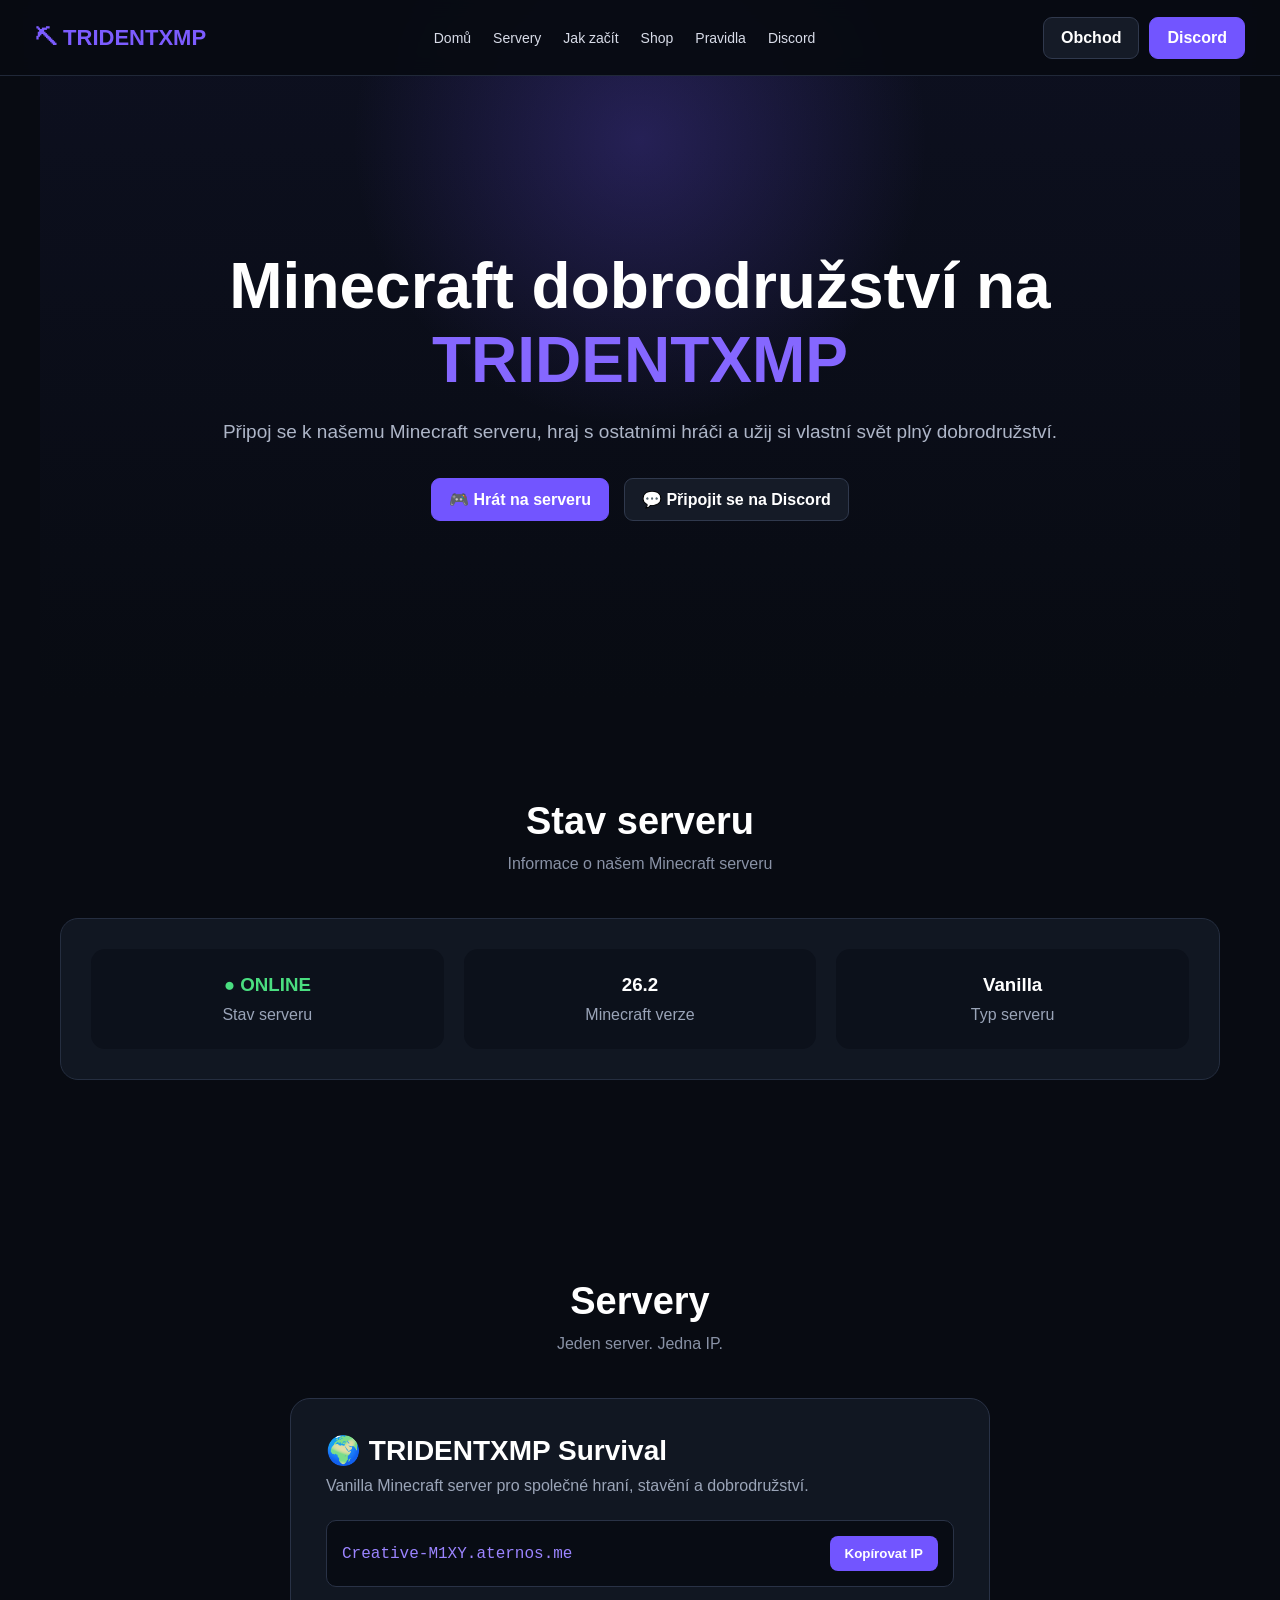
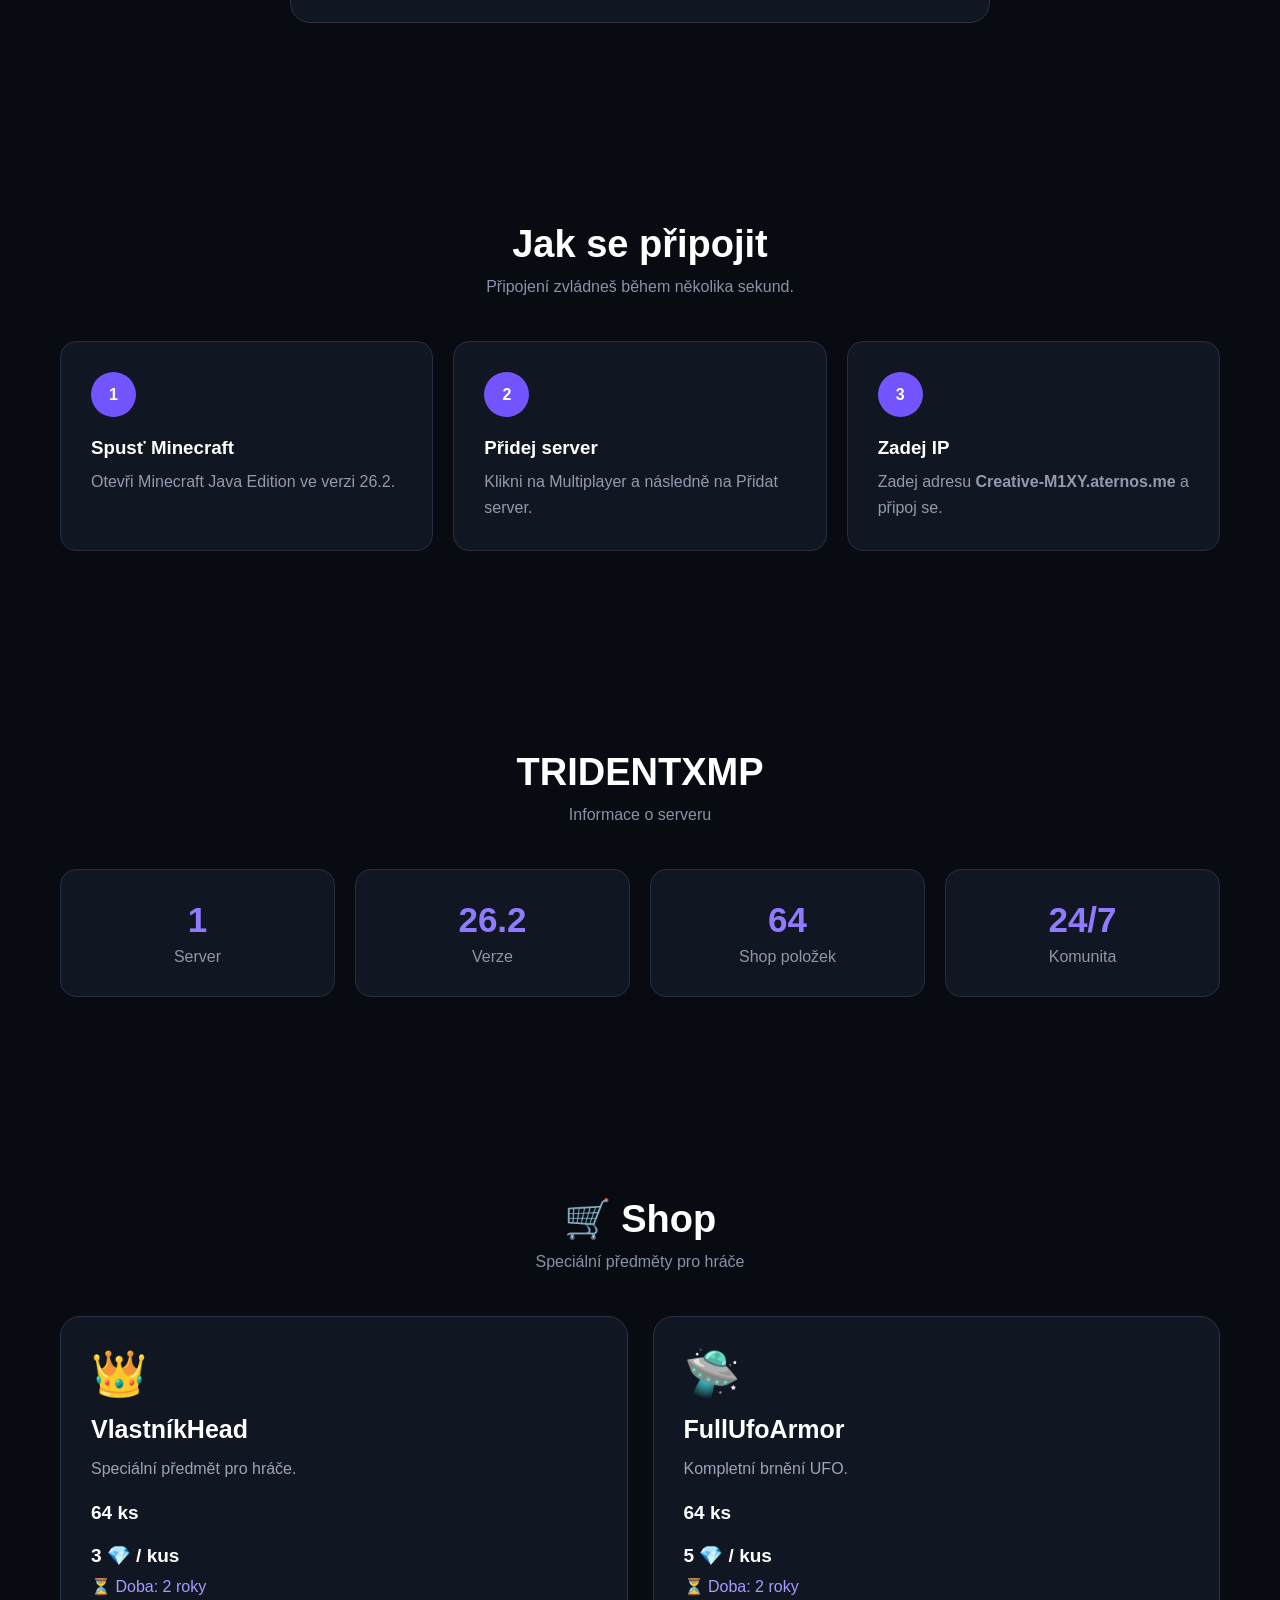
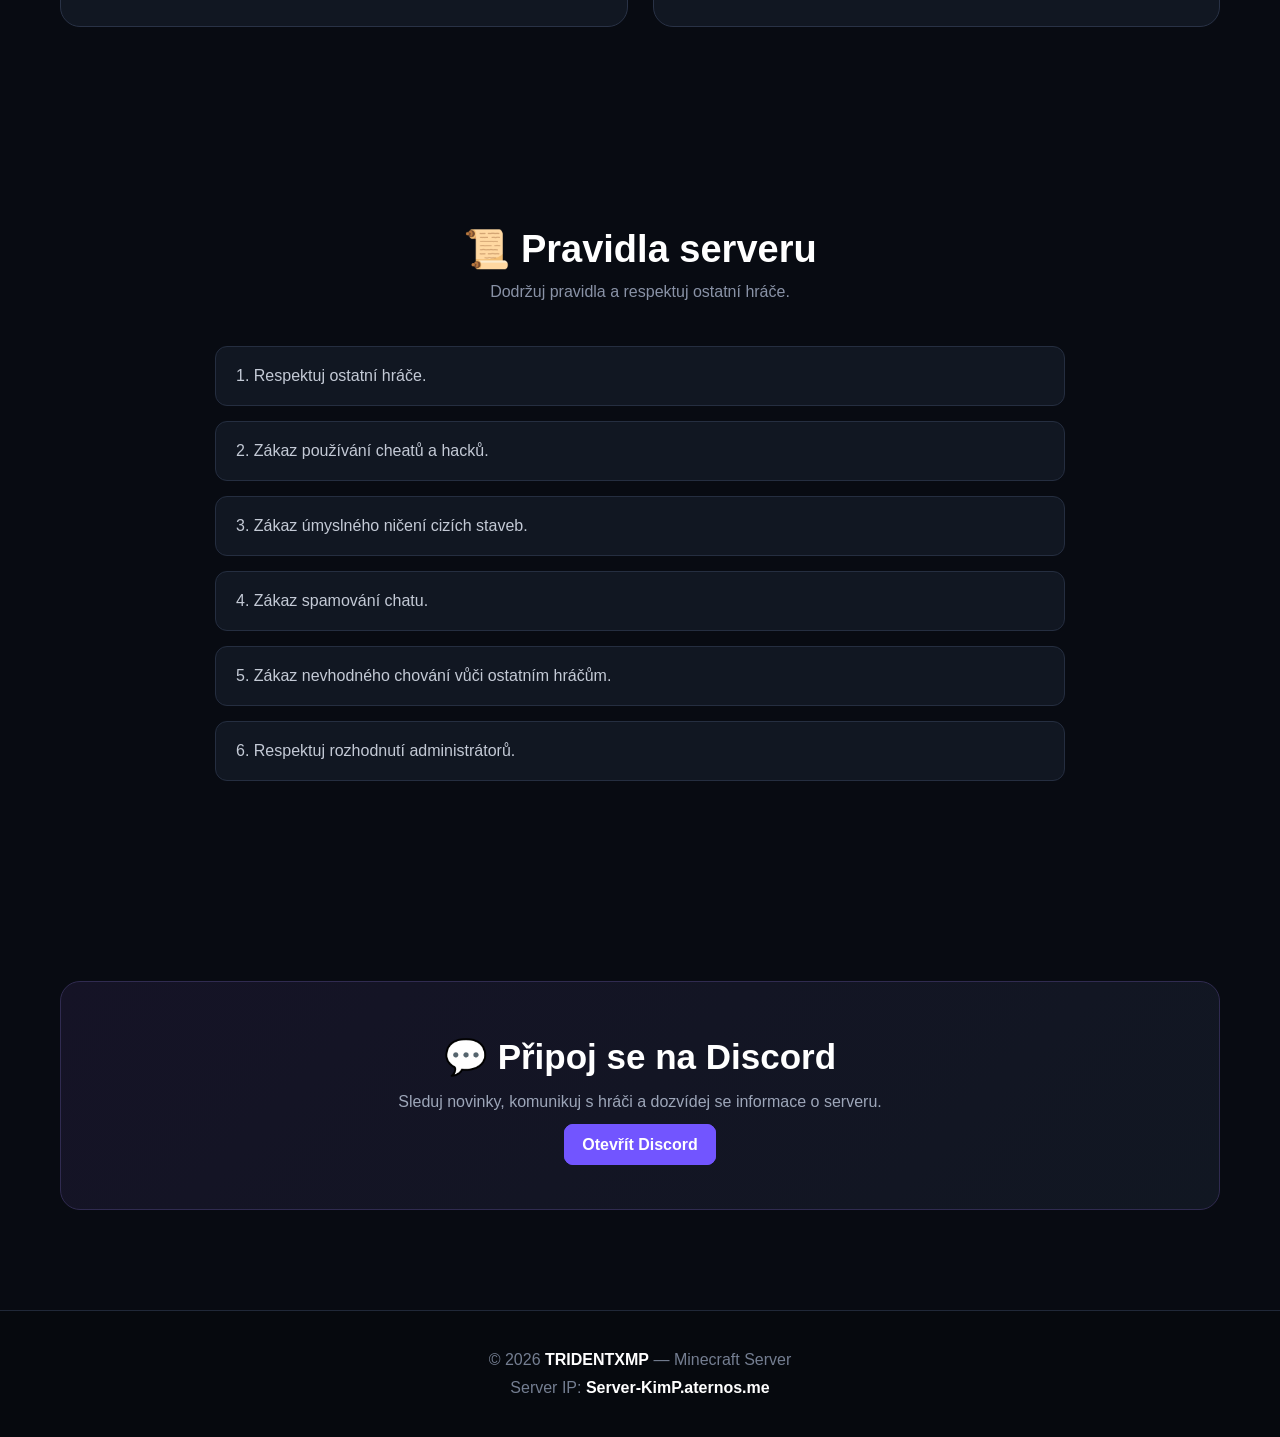
==== commit c411dc87: "index.html" ====
--- a/index.html
+++ b/index.html
@@ -1039,7 +1039,7 @@
 
         Server IP:
         <strong>
-            Creative-M1XY.aternos.me
+            Server-KimP.aternos.me
         </strong>
 
     </p>
@@ -1053,7 +1053,7 @@
 
 function copyIP() {
 
-    const ip = "Creative-M1XY.aternos.me";
+    const ip = "Server-KimP.aternos.me";
 
     navigator.clipboard.writeText(ip);
 
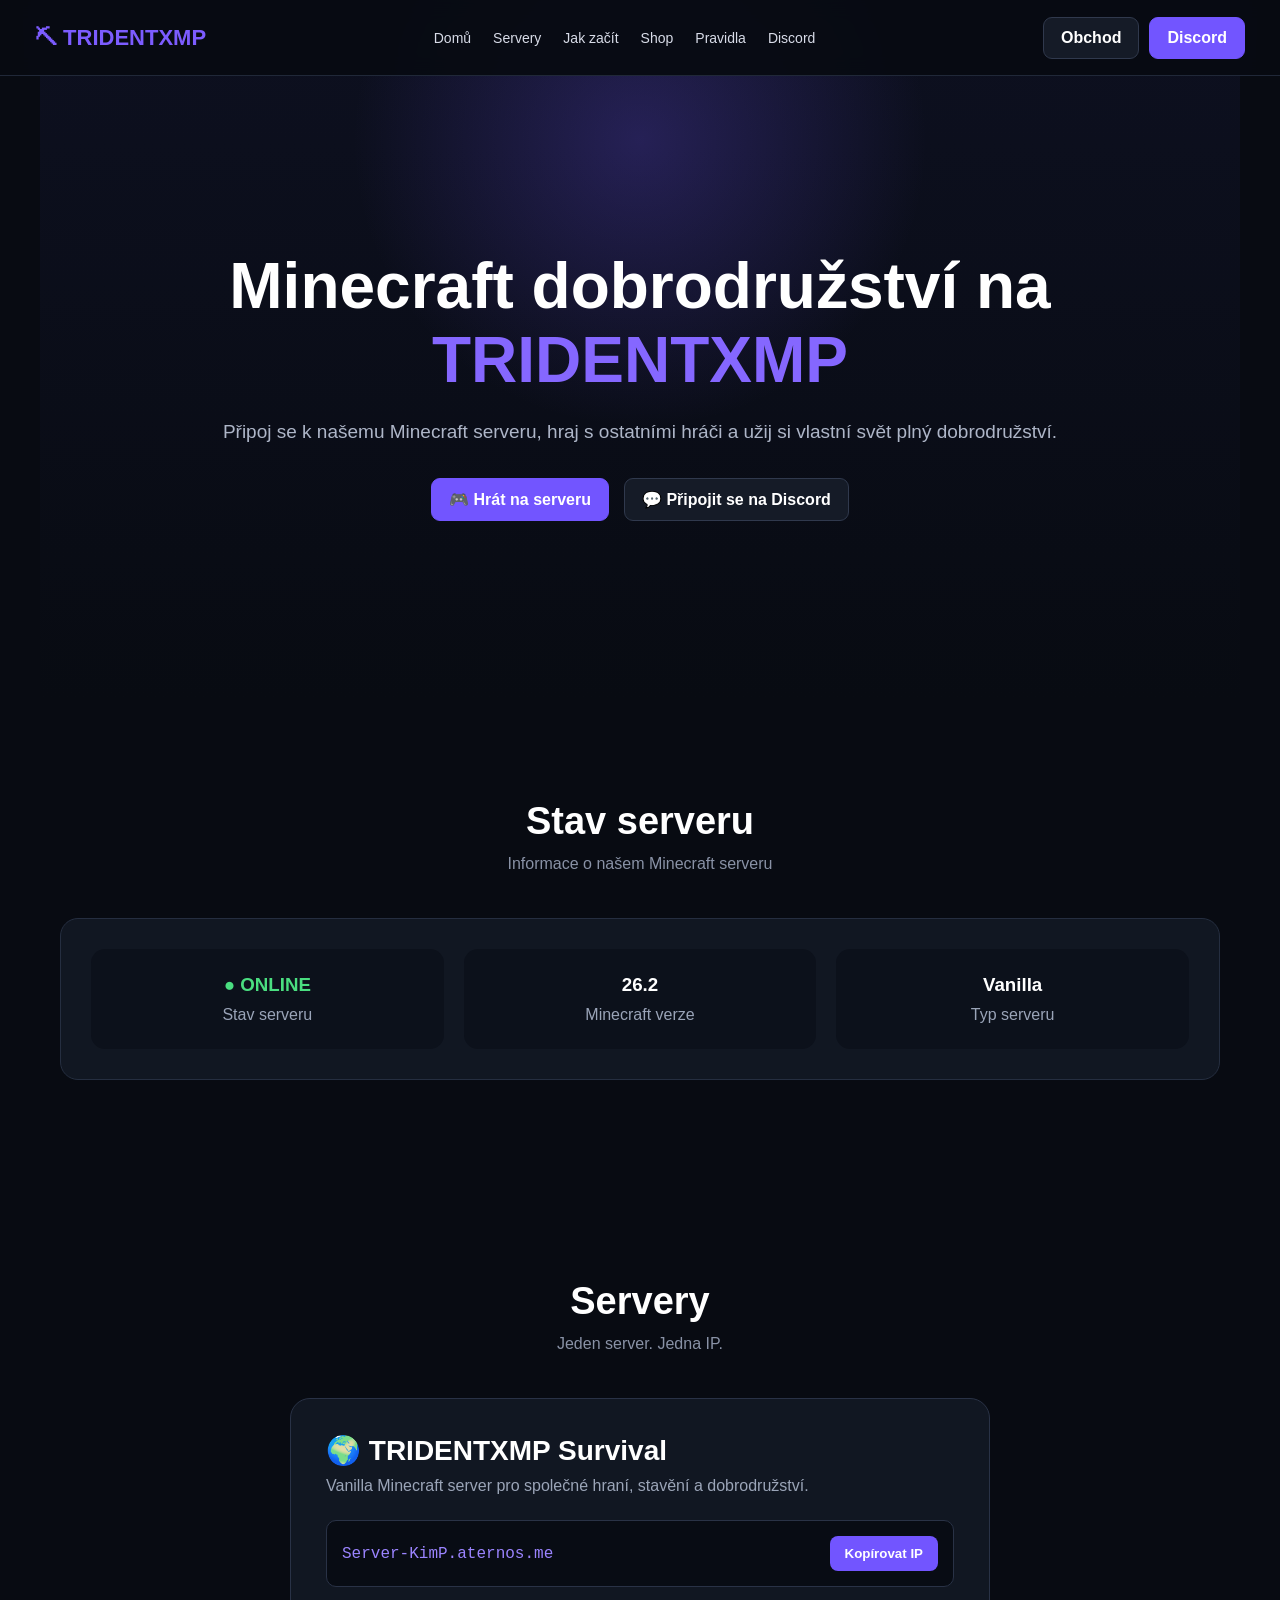
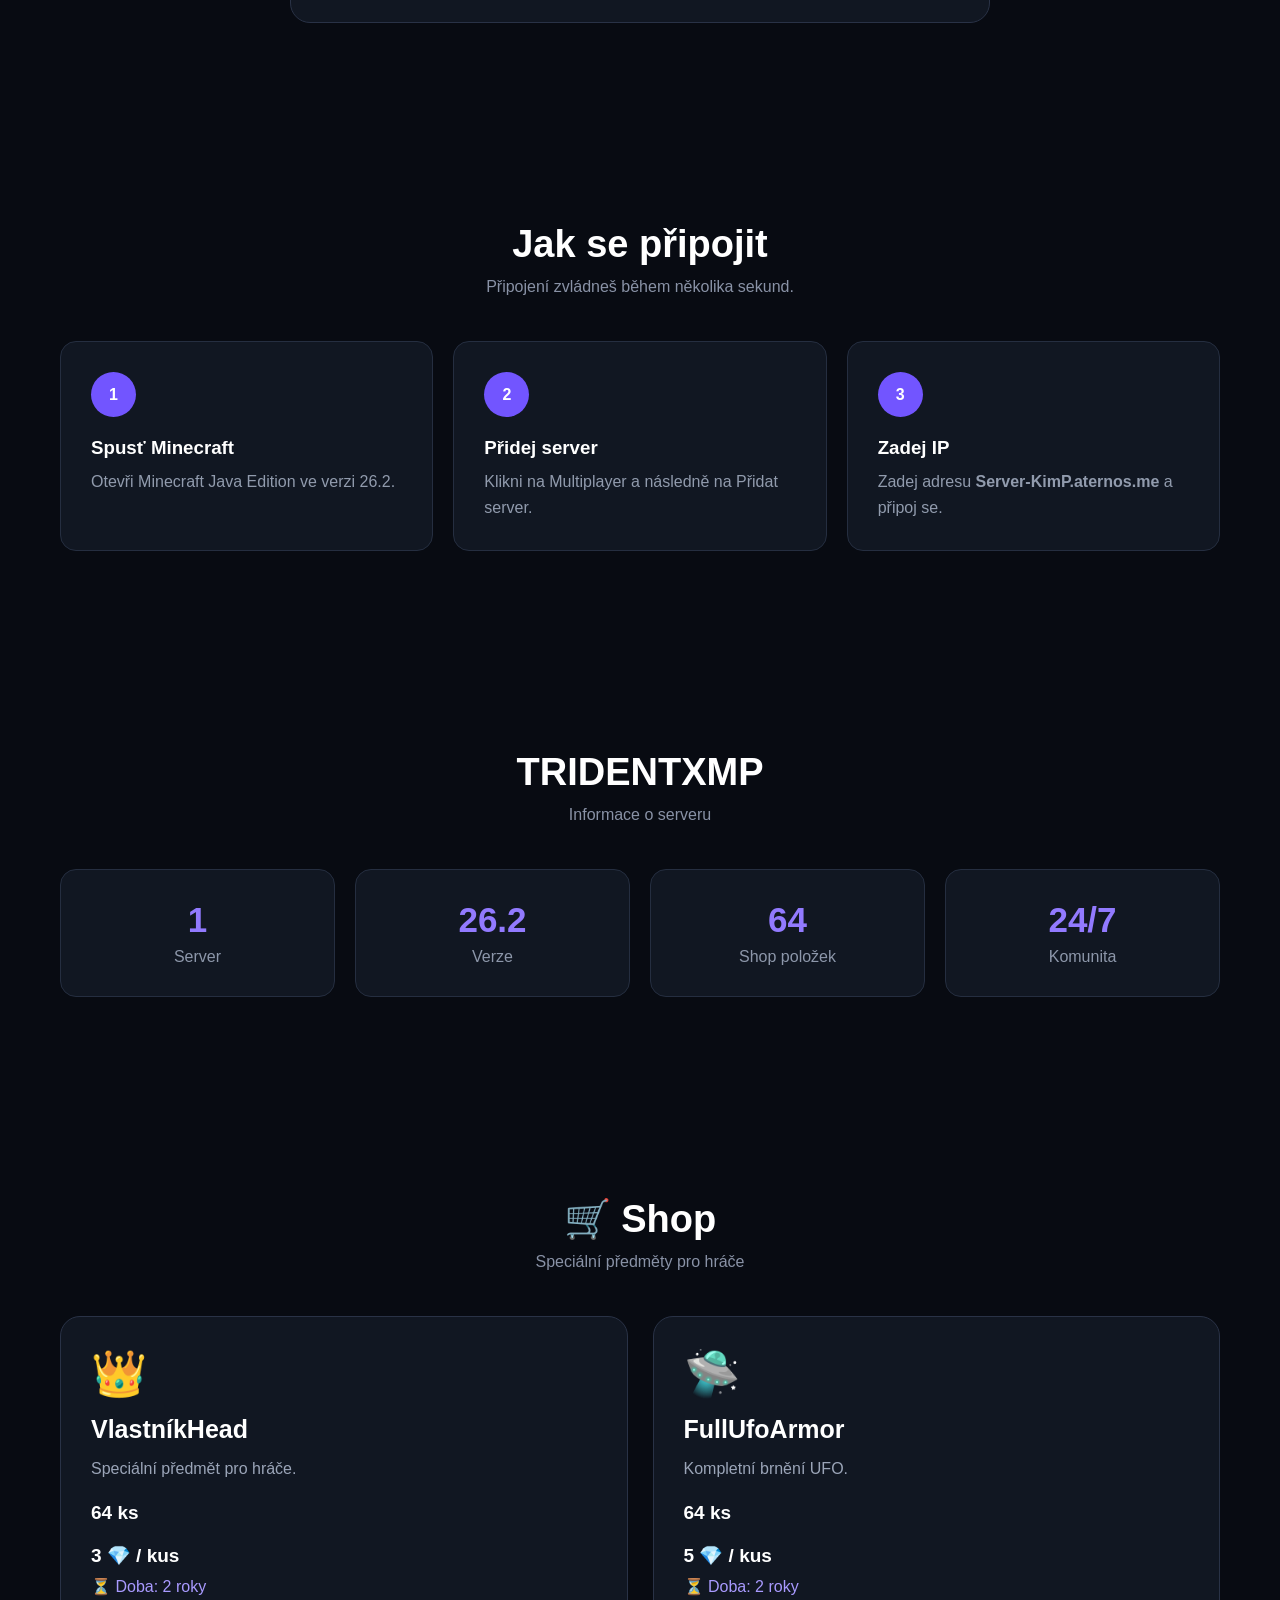
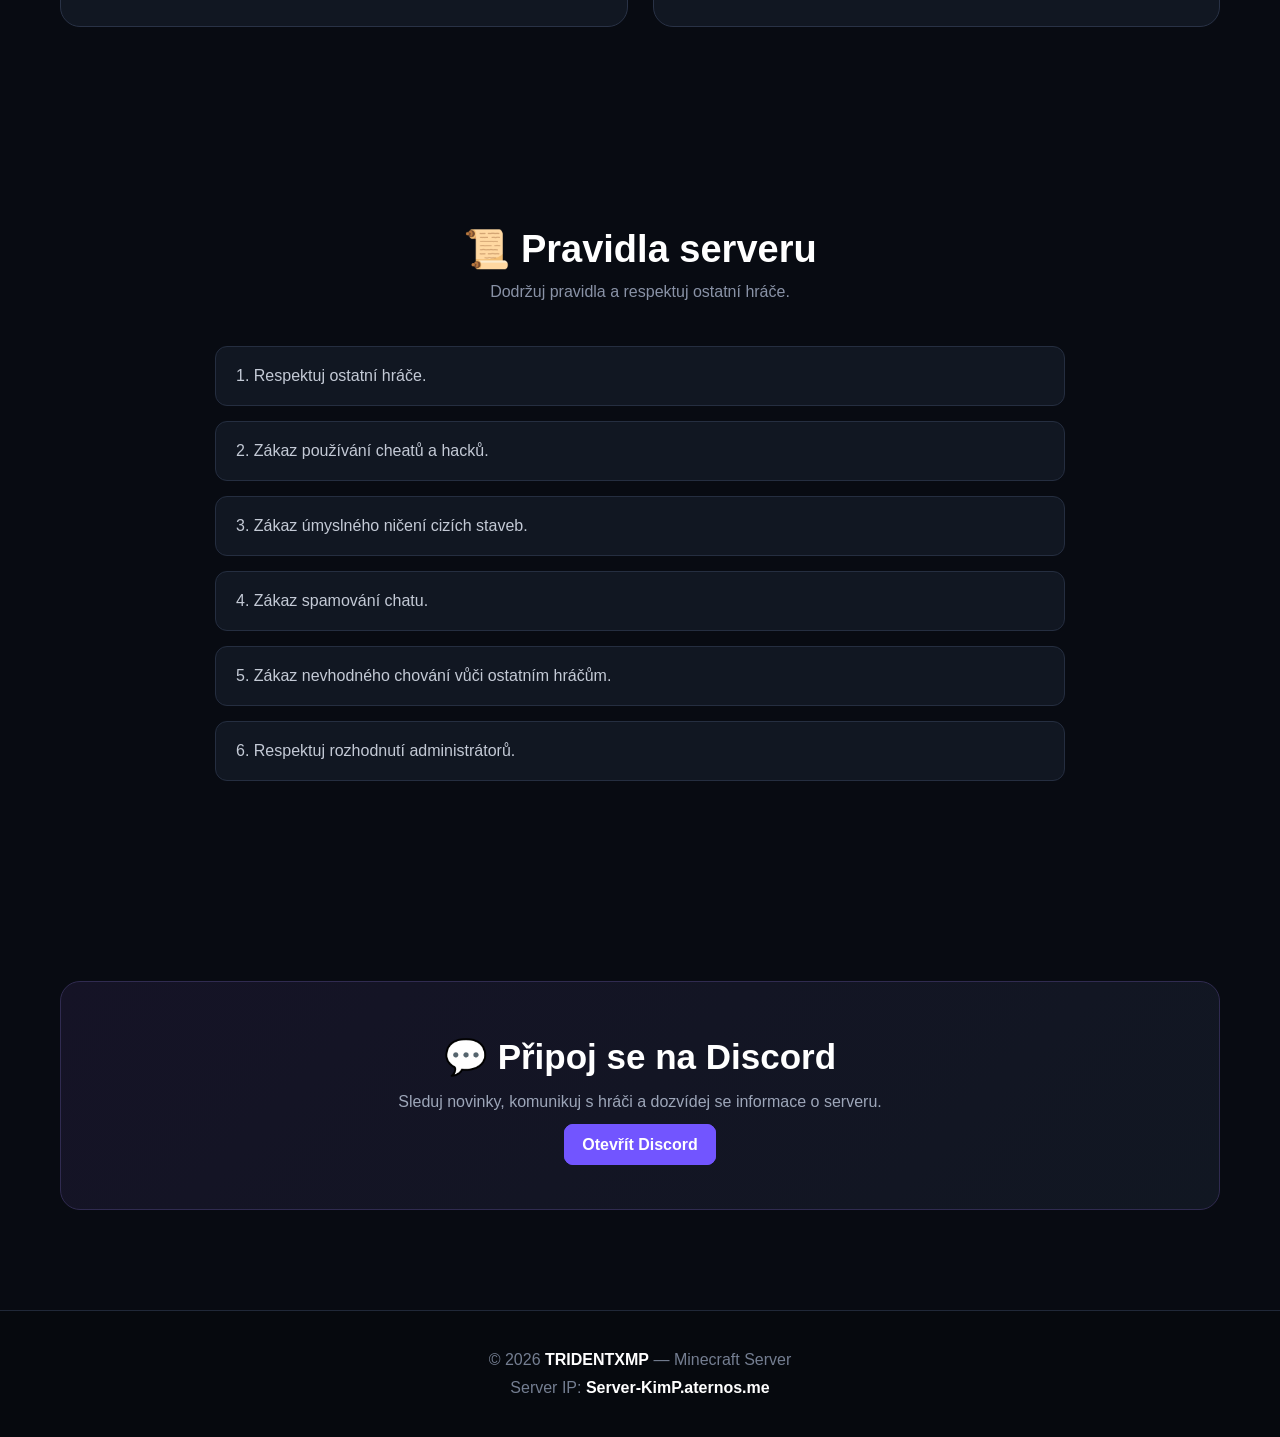
==== commit 4fdb39fc: "index.html" ====
--- a/index.html
+++ b/index.html
@@ -697,7 +697,7 @@
                 class="ip"
                 id="serverIP"
             >
-                Creative-M1XY.aternos.me
+                Server-KimP.aternos.me
             </span>
 
             <button
@@ -780,7 +780,7 @@
 
             <p>
                 Zadej adresu
-                <strong>Creative-M1XY.aternos.me</strong>
+                <strong>Server-KimP.aternos.me</strong>
                 a připoj se.
             </p>
 
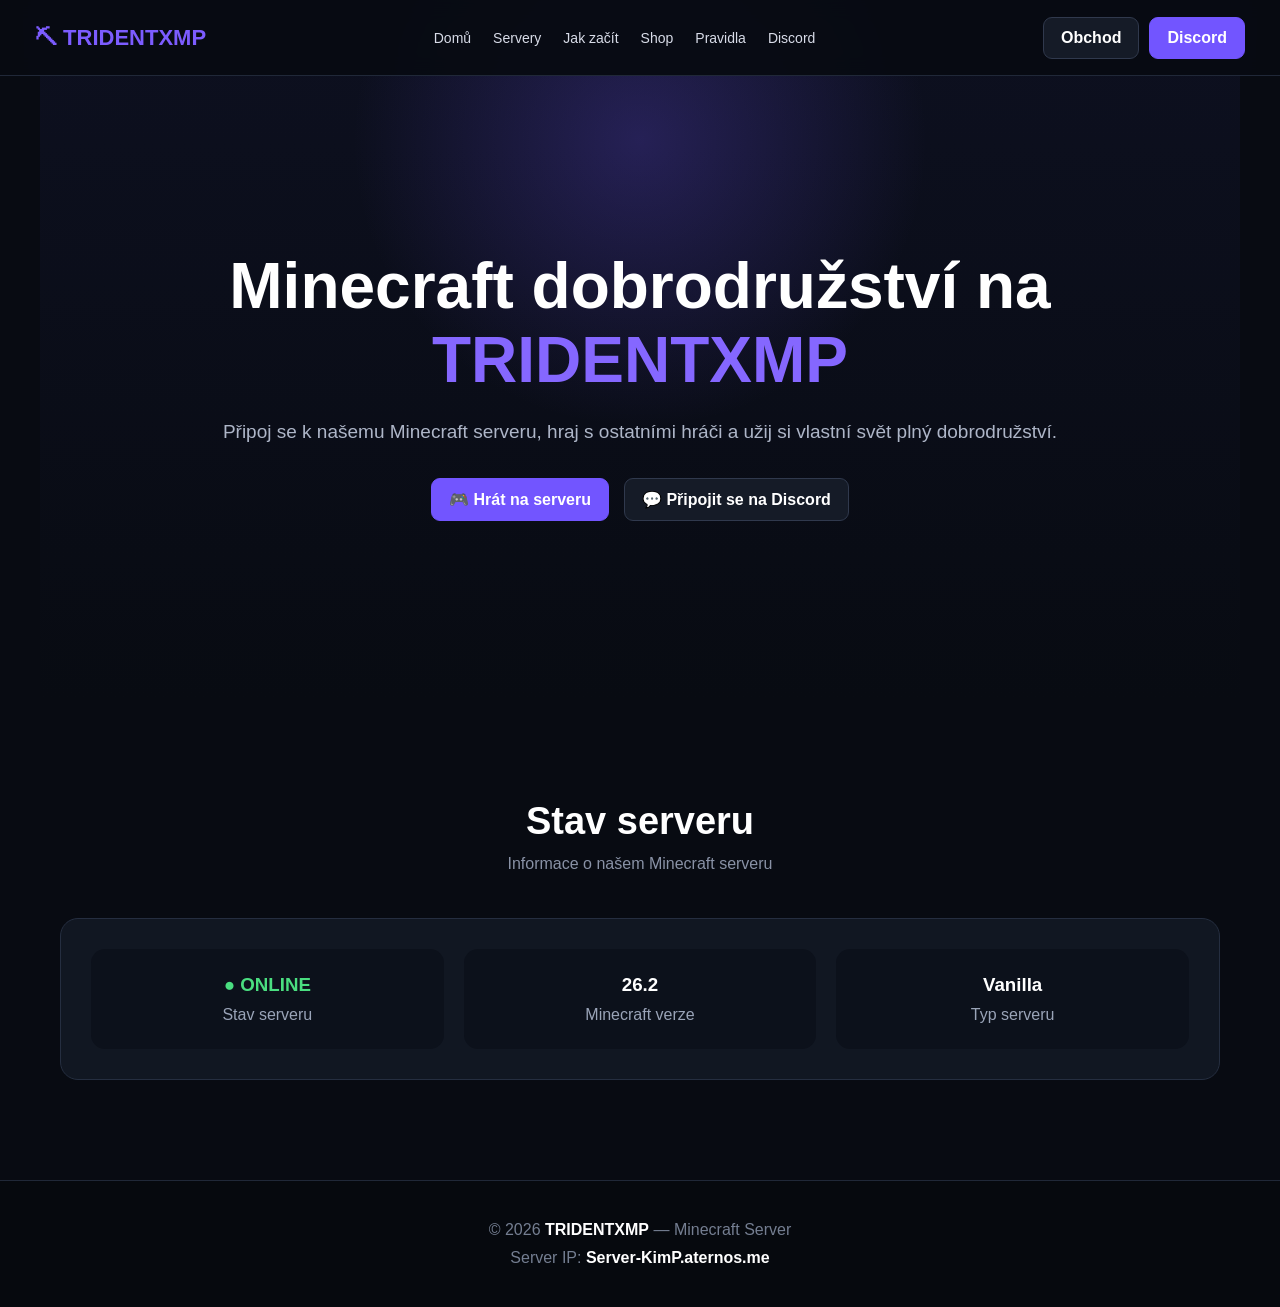
==== commit e26f3d1c: "Add files via upload" ====
--- a/index.html
+++ b/index.html
@@ -1,1078 +1,109 @@
 <!DOCTYPE html>
+<!DOCTYPE html>
+
 <html lang="cs">
 <head>
-    <meta charset="UTF-8">
-    <meta name="viewport" content="width=device-width, initial-scale=1.0">
+<meta charset="utf-8"/>
+<meta content="width=device-width, initial-scale=1.0" name="viewport"/>
+<title>Domů | TRIDENTXMP Minecraft Server</title>
 
-    <title>TRIDENTXMP Minecraft Server</title>
-
-    <style>
-        * {
-            margin: 0;
-            padding: 0;
-            box-sizing: border-box;
-            scroll-behavior: smooth;
-        }
-
-        body {
-            font-family: Arial, Helvetica, sans-serif;
-            background: #080b12;
-            color: white;
-        }
-
-        /* ================= HEADER ================= */
-
-        header {
-            position: fixed;
-            top: 0;
-            left: 0;
-            width: 100%;
-            z-index: 1000;
-            background: rgba(8, 11, 18, 0.95);
-            border-bottom: 1px solid #202838;
-            backdrop-filter: blur(10px);
-        }
-
-        .navbar {
-            max-width: 1250px;
-            height: 75px;
-            margin: auto;
-            padding: 0 20px;
-
-            display: flex;
-            align-items: center;
-            justify-content: space-between;
-        }
-
-        .logo {
-            color: #7c5cff;
-            font-size: 22px;
-            font-weight: bold;
-        }
-
-        nav {
-            display: flex;
-            gap: 22px;
-        }
-
-        nav a {
-            color: #d8dce8;
-            text-decoration: none;
-            font-size: 14px;
-            transition: 0.2s;
-        }
-
-        nav a:hover {
-            color: #8d6cff;
-        }
-
-        .buttons {
-            display: flex;
-            gap: 10px;
-        }
-
-        .btn {
-            padding: 11px 17px;
-            border-radius: 9px;
-            text-decoration: none;
-            font-weight: bold;
-            color: white;
-            border: 1px solid #30394d;
-            background: #151b27;
-            transition: 0.2s;
-        }
-
-        .btn:hover {
-            transform: translateY(-2px);
-            border-color: #7c5cff;
-        }
-
-        .btn-primary {
-            background: #7255ff;
-            border-color: #7255ff;
-        }
-
-        /* ================= HERO ================= */
-
-        .hero {
-            min-height: 700px;
-            padding: 170px 20px 100px;
-
-            display: flex;
-            align-items: center;
-            justify-content: center;
-
-            text-align: center;
-
-            background:
-                radial-gradient(
-                    circle at 50% 20%,
-                    rgba(114, 85, 255, 0.25),
-                    transparent 35%
-                ),
-                linear-gradient(
-                    180deg,
-                    #0d1020,
-                    #080b12
-                );
-        }
-
-        .hero-content {
-            max-width: 850px;
-        }
-
-        .hero h1 {
-            font-size: 64px;
-            margin-bottom: 20px;
-        }
-
-        .hero h1 span {
-            color: #8567ff;
-        }
-
-        .hero p {
-            color: #aeb6c8;
-            font-size: 19px;
-            line-height: 1.6;
-            margin-bottom: 30px;
-        }
-
-        .hero-buttons {
-            display: flex;
-            justify-content: center;
-            gap: 15px;
-            flex-wrap: wrap;
-        }
-
-        /* ================= SECTIONS ================= */
-
-        section {
-            max-width: 1200px;
-            margin: auto;
-            padding: 100px 20px;
-        }
-
-        .section-title {
-            text-align: center;
-            margin-bottom: 45px;
-        }
-
-        .section-title h2 {
-            font-size: 38px;
-            margin-bottom: 12px;
-        }
-
-        .section-title p {
-            color: #8992a6;
-        }
-
-        /* ================= STATUS ================= */
-
-        .status-box {
-            background: #111722;
-            border: 1px solid #252e40;
-            border-radius: 18px;
-
-            padding: 30px;
-
-            display: grid;
-            grid-template-columns: repeat(3, 1fr);
-            gap: 20px;
-        }
-
-        .status-item {
-            text-align: center;
-
-            padding: 25px;
-
-            background: #0c111b;
-            border-radius: 14px;
-        }
-
-        .status-item h3 {
-            margin-bottom: 10px;
-        }
-
-        .online {
-            color: #4ade80;
-        }
-
-        .status-item p {
-            color: #9aa4b8;
-        }
-
-        /* ================= SERVER ================= */
-
-        .server-card {
-            max-width: 700px;
-            margin: auto;
-
-            background: #111722;
-            border: 1px solid #293246;
-            border-radius: 20px;
-
-            padding: 35px;
-        }
-
-        .server-card h3 {
-            font-size: 28px;
-            margin-bottom: 10px;
-        }
-
-        .server-card p {
-            color: #9ba5b8;
-            margin-bottom: 25px;
-        }
-
-        .ip-box {
-            display: flex;
-            align-items: center;
-            justify-content: space-between;
-
-            gap: 10px;
-
-            background: #080c14;
-            border: 1px solid #293246;
-
-            padding: 15px;
-            border-radius: 10px;
-        }
-
-        .ip {
-            font-family: monospace;
-            font-size: 16px;
-            color: #9b84ff;
-            word-break: break-all;
-        }
-
-        .copy-btn {
-            cursor: pointer;
-            border: none;
-
-            padding: 10px 15px;
-
-            border-radius: 8px;
-
-            background: #7255ff;
-            color: white;
-
-            font-weight: bold;
-        }
-
-        /* ================= JOIN ================= */
-
-        .steps {
-            display: grid;
-            grid-template-columns: repeat(3, 1fr);
-            gap: 20px;
-        }
-
-        .step {
-            background: #111722;
-            border: 1px solid #252e40;
-
-            padding: 30px;
-
-            border-radius: 16px;
-        }
-
-        .step-number {
-            width: 45px;
-            height: 45px;
-
-            display: flex;
-            align-items: center;
-            justify-content: center;
-
-            border-radius: 50%;
-
-            background: #7255ff;
-
-            margin-bottom: 20px;
-
-            font-weight: bold;
-        }
-
-        .step h3 {
-            margin-bottom: 10px;
-        }
-
-        .step p {
-            color: #919bad;
-            line-height: 1.6;
-        }
-
-        /* ================= STATS ================= */
-
-        .stats {
-            display: grid;
-            grid-template-columns: repeat(4, 1fr);
-            gap: 20px;
-        }
-
-        .stat {
-            text-align: center;
-
-            background: #111722;
-            border: 1px solid #252e40;
-
-            padding: 30px;
-
-            border-radius: 16px;
-        }
-
-        .stat h3 {
-            font-size: 35px;
-            color: #927aff;
-
-            margin-bottom: 8px;
-        }
-
-        .stat p {
-            color: #8d97aa;
-        }
-
-        /* ================= SHOP ================= */
-
-        .shop-grid {
-            display: grid;
-            grid-template-columns: repeat(2, 1fr);
-            gap: 25px;
-        }
-
-        .shop-card {
-            background: #111722;
-            border: 1px solid #293246;
-
-            border-radius: 20px;
-
-            padding: 30px;
-
-            transition: 0.2s;
-        }
-
-        .shop-card:hover {
-            transform: translateY(-5px);
-            border-color: #7255ff;
-        }
-
-        .shop-icon {
-            font-size: 45px;
-            margin-bottom: 15px;
-        }
-
-        .shop-card h3 {
-            font-size: 25px;
-            margin-bottom: 12px;
-        }
-
-        .shop-card p {
-            color: #9ba5b8;
-            line-height: 1.6;
-        }
-
-        .shop-price {
-            margin-top: 20px;
-
-            font-size: 19px;
-            font-weight: bold;
-
-            color: #fff;
-        }
-
-        .shop-time {
-            margin-top: 10px;
-            color: #a99aff;
-        }
-
-        /* ================= RULES ================= */
-
-        .rules {
-            display: grid;
-            gap: 15px;
-
-            max-width: 850px;
-            margin: auto;
-        }
-
-        .rule {
-            background: #111722;
-            border: 1px solid #252e40;
-
-            padding: 20px;
-
-            border-radius: 12px;
-
-            color: #c4cad6;
-        }
-
-        /* ================= DISCORD ================= */
-
-        .discord-box {
-            text-align: center;
-
-            background:
-                linear-gradient(
-                    135deg,
-                    #151326,
-                    #111722
-                );
-
-            border: 1px solid #302b50;
-
-            border-radius: 20px;
-
-            padding: 55px 25px;
-        }
-
-        .discord-box h2 {
-            font-size: 35px;
-            margin-bottom: 15px;
-        }
-
-        .discord-box p {
-            color: #9da6b9;
-            margin-bottom: 25px;
-        }
-
-        /* ================= FOOTER ================= */
-
-        footer {
-            border-top: 1px solid #202838;
-
-            background: #06090e;
-
-            padding: 40px 20px;
-
-            text-align: center;
-
-            color: #747e91;
-        }
-
-        footer strong {
-            color: white;
-        }
-
-        /* ================= RESPONSIVE ================= */
-
-        @media (max-width: 900px) {
-
-            nav {
-                display: none;
-            }
-
-            .status-box,
-            .steps,
-            .stats {
-                grid-template-columns: 1fr 1fr;
-            }
-
-            .hero h1 {
-                font-size: 48px;
-            }
-        }
-
-        @media (max-width: 600px) {
-
-            .buttons {
-                display: none;
-            }
-
-            .status-box,
-            .steps,
-            .stats,
-            .shop-grid {
-                grid-template-columns: 1fr;
-            }
-
-            .hero h1 {
-                font-size: 38px;
-            }
-
-            .hero p {
-                font-size: 16px;
-            }
-
-            .ip-box {
-                flex-direction: column;
-            }
-        }
-    </style>
-</head>
-
+<link href="style.css" rel="stylesheet"/></head>
 <body>
-
 <!-- ================= HEADER ================= -->
-
 <header>
-
-    <div class="navbar">
-
-        <div class="logo">
-            ⛏ TRIDENTXMP
-        </div>
-
-        <nav>
-
-            <a href="#domu">
-                Domů
-            </a>
-
-            <a href="#servery">
-                Servery
-            </a>
-
-            <a href="#pripojeni">
-                Jak začít
-            </a>
-
-            <a href="#shop">
-                Shop
-            </a>
-
-            <a href="#pravidla">
-                Pravidla
-            </a>
-
-            <a href="#discord">
-                Discord
-            </a>
-
-        </nav>
-
-        <div class="buttons">
-
-            <a
-                href="#shop"
-                class="btn"
-            >
-                Obchod
-            </a>
-
-            <a
-                href="https://discord.com/channels/1535264749510590484/1550774524423704678"
-                target="_blank"
-                class="btn btn-primary"
-            >
-                Discord
-            </a>
-
-        </div>
-
-    </div>
-
+<div class="navbar">
+<div class="logo"><a href="index.html" style="color: inherit; text-decoration: none;">⛏ TRIDENTXMP</a></div>
+<nav><a href="index.html">Domů</a><a href="servers.html">Servery</a><a href="start.html">Jak začít</a><a href="shop.html">Shop</a><a href="rules.html">Pravidla</a><a href="discord.html">Discord</a></nav>
+<div class="buttons"><a class="btn" href="shop.html">Obchod</a><a class="btn btn-primary" href="https://discord.com/channels/1535264749510590484/1550774524423704678" rel="noopener noreferrer" target="_blank">Discord</a></div>
+</div>
 </header>
-
-
 <!-- ================= HERO ================= -->
-
 <section class="hero" id="domu">
-
-    <div class="hero-content">
-
-        <h1>
+<div class="hero-content">
+<h1>
             Minecraft dobrodružství na
             <span>TRIDENTXMP</span>
-        </h1>
-
-        <p>
+</h1>
+<p>
             Připoj se k našemu Minecraft serveru,
             hraj s ostatními hráči a užij si vlastní
             svět plný dobrodružství.
         </p>
-
-        <div class="hero-buttons">
-
-            <a
-                href="#servery"
-                class="btn btn-primary"
-            >
+<div class="hero-buttons">
+<a class="btn btn-primary" href="servers.html">
                 🎮 Hrát na serveru
             </a>
-
-            <a
-                href="https://discord.com/channels/1535264749510590484/1550774524423704678"
-                target="_blank"
-                class="btn"
-            >
+<a class="btn" href="https://discord.com/channels/1535264749510590484/1550774524423704678" target="_blank">
                 💬 Připojit se na Discord
             </a>
-
-        </div>
-
-    </div>
-
+</div>
+</div>
 </section>
-
-
 <!-- ================= STATUS ================= -->
-
 <section>
-
-    <div class="section-title">
-
-        <h2>
+<div class="section-title">
+<h2>
             Stav serveru
         </h2>
-
-        <p>
+<p>
             Informace o našem Minecraft serveru
         </p>
-
-    </div>
-
-    <div class="status-box">
-
-        <div class="status-item">
-
-            <h3 class="online">
+</div>
+<div class="status-box">
+<div class="status-item">
+<h3 class="online">
                 ● ONLINE
             </h3>
-
-            <p>
+<p>
                 Stav serveru
             </p>
-
-        </div>
-
-        <div class="status-item">
-
-            <h3>
+</div>
+<div class="status-item">
+<h3>
                 26.2
             </h3>
-
-            <p>
+<p>
                 Minecraft verze
             </p>
-
-        </div>
-
-        <div class="status-item">
-
-            <h3>
+</div>
+<div class="status-item">
+<h3>
                 Vanilla
             </h3>
-
-            <p>
+<p>
                 Typ serveru
             </p>
-
-        </div>
-
-    </div>
-
+</div>
+</div>
 </section>
-
-
 <!-- ================= SERVER ================= -->
-
-<section id="servery">
-
-    <div class="section-title">
-
-        <h2>
-            Servery
-        </h2>
-
-        <p>
-            Jeden server. Jedna IP.
-        </p>
-
-    </div>
-
-    <div class="server-card">
-
-        <h3>
-            🌍 TRIDENTXMP Survival
-        </h3>
-
-        <p>
-            Vanilla Minecraft server pro společné
-            hraní, stavění a dobrodružství.
-        </p>
-
-        <div class="ip-box">
-
-            <span
-                class="ip"
-                id="serverIP"
-            >
-                Server-KimP.aternos.me
-            </span>
-
-            <button
-                class="copy-btn"
-                onclick="copyIP()"
-            >
-                Kopírovat IP
-            </button>
-
-        </div>
-
-    </div>
-
-</section>
-
 
 <!-- ================= JAK SE PŘIPOJIT ================= -->
 
-<section id="pripojeni">
-
-    <div class="section-title">
-
-        <h2>
-            Jak se připojit
-        </h2>
-
-        <p>
-            Připojení zvládneš během několika sekund.
-        </p>
-
-    </div>
-
-    <div class="steps">
-
-        <div class="step">
-
-            <div class="step-number">
-                1
-            </div>
-
-            <h3>
-                Spusť Minecraft
-            </h3>
-
-            <p>
-                Otevři Minecraft Java Edition
-                ve verzi 26.2.
-            </p>
-
-        </div>
-
-
-        <div class="step">
-
-            <div class="step-number">
-                2
-            </div>
-
-            <h3>
-                Přidej server
-            </h3>
-
-            <p>
-                Klikni na Multiplayer a následně
-                na Přidat server.
-            </p>
-
-        </div>
-
-
-        <div class="step">
-
-            <div class="step-number">
-                3
-            </div>
-
-            <h3>
-                Zadej IP
-            </h3>
-
-            <p>
-                Zadej adresu
-                <strong>Server-KimP.aternos.me</strong>
-                a připoj se.
-            </p>
-
-        </div>
-
-    </div>
-
-</section>
-
-
 <!-- ================= STATISTIKY ================= -->
-
-<section>
-
-    <div class="section-title">
-
-        <h2>
-            TRIDENTXMP
-        </h2>
-
-        <p>
-            Informace o serveru
-        </p>
-
-    </div>
-
-    <div class="stats">
-
-        <div class="stat">
-
-            <h3>
-                1
-            </h3>
-
-            <p>
-                Server
-            </p>
-
-        </div>
-
-
-        <div class="stat">
-
-            <h3>
-                26.2
-            </h3>
-
-            <p>
-                Verze
-            </p>
-
-        </div>
-
-
-        <div class="stat">
-
-            <h3>
-                64
-            </h3>
-
-            <p>
-                Shop položek
-            </p>
-
-        </div>
-
-
-        <div class="stat">
-
-            <h3>
-                24/7
-            </h3>
-
-            <p>
-                Komunita
-            </p>
-
-        </div>
-
-    </div>
-
-</section>
-
 
 <!-- ================= SHOP ================= -->
 
-<section id="shop">
-
-    <div class="section-title">
-
-        <h2>
-            🛒 Shop
-        </h2>
-
-        <p>
-            Speciální předměty pro hráče
-        </p>
-
-    </div>
-
-    <div class="shop-grid">
-
-
-        <!-- VLASTNÍK HEAD -->
-
-        <div class="shop-card">
-
-            <div class="shop-icon">
-                👑
-            </div>
-
-            <h3>
-                VlastníkHead
-            </h3>
-
-            <p>
-                Speciální předmět pro hráče.
-            </p>
-
-            <div class="shop-price">
-                64 ks
-            </div>
-
-            <div class="shop-price">
-                3 💎 / kus
-            </div>
-
-            <div class="shop-time">
-                ⏳ Doba: 2 roky
-            </div>
-
-        </div>
-
-
-        <!-- FULL UFO ARMOR -->
-
-        <div class="shop-card">
-
-            <div class="shop-icon">
-                🛸
-            </div>
-
-            <h3>
-                FullUfoArmor
-            </h3>
-
-            <p>
-                Kompletní brnění UFO.
-            </p>
-
-            <div class="shop-price">
-                64 ks
-            </div>
-
-            <div class="shop-price">
-                5 💎 / kus
-            </div>
-
-            <div class="shop-time">
-                ⏳ Doba: 2 roky
-            </div>
-
-        </div>
-
-    </div>
-
-</section>
-
-
 <!-- ================= PRAVIDLA ================= -->
-
-<section id="pravidla">
-
-    <div class="section-title">
-
-        <h2>
-            📜 Pravidla serveru
-        </h2>
-
-        <p>
-            Dodržuj pravidla a respektuj ostatní hráče.
-        </p>
-
-    </div>
-
-    <div class="rules">
-
-        <div class="rule">
-            1. Respektuj ostatní hráče.
-        </div>
-
-        <div class="rule">
-            2. Zákaz používání cheatů a hacků.
-        </div>
-
-        <div class="rule">
-            3. Zákaz úmyslného ničení cizích staveb.
-        </div>
-
-        <div class="rule">
-            4. Zákaz spamování chatu.
-        </div>
-
-        <div class="rule">
-            5. Zákaz nevhodného chování vůči ostatním hráčům.
-        </div>
-
-        <div class="rule">
-            6. Respektuj rozhodnutí administrátorů.
-        </div>
-
-    </div>
-
-</section>
-
 
 <!-- ================= DISCORD ================= -->
 
-<section id="discord">
-
-    <div class="discord-box">
-
-        <h2>
-            💬 Připoj se na Discord
-        </h2>
-
-        <p>
-            Sleduj novinky, komunikuj s hráči
-            a dozvídej se informace o serveru.
-        </p>
-
-        <a
-            href="https://discord.com/channels/1535264749510590484/1550774524423704678"
-            target="_blank"
-            class="btn btn-primary"
-        >
-            Otevřít Discord
-        </a>
-
-    </div>
-
-</section>
-
-
 <!-- ================= FOOTER ================= -->
-
 <footer>
-
-    <p>
+<p>
         © 2026
         <strong>TRIDENTXMP</strong>
         — Minecraft Server
     </p>
-
-    <p style="margin-top:10px;">
+<p style="margin-top:10px;">
 
         Server IP:
         <strong>
             Server-KimP.aternos.me
         </strong>
-
-    </p>
-
+</p>
 </footer>
-
-
 <!-- ================= JAVASCRIPT ================= -->
 
-<script>
-
-function copyIP() {
-
-    const ip = "Server-KimP.aternos.me";
-
-    navigator.clipboard.writeText(ip);
-
-    const button =
-        document.querySelector(".copy-btn");
-
-    button.textContent =
-        "✓ Zkopírováno";
-
-    setTimeout(function () {
-
-        button.textContent =
-            "Kopírovat IP";
-
-    }, 2000);
-
-}
-
-</script>
-
 </body>
-</html>
+</html>
--- a/style.css
+++ b/style.css
@@ -0,0 +1,490 @@
+* {
+            margin: 0;
+            padding: 0;
+            box-sizing: border-box;
+            scroll-behavior: smooth;
+        }
+
+        body {
+            font-family: Arial, Helvetica, sans-serif;
+            background: #080b12;
+            color: white;
+        }
+
+        /* ================= HEADER ================= */
+
+        header {
+            position: fixed;
+            top: 0;
+            left: 0;
+            width: 100%;
+            z-index: 1000;
+            background: rgba(8, 11, 18, 0.95);
+            border-bottom: 1px solid #202838;
+            backdrop-filter: blur(10px);
+        }
+
+        .navbar {
+            max-width: 1250px;
+            height: 75px;
+            margin: auto;
+            padding: 0 20px;
+
+            display: flex;
+            align-items: center;
+            justify-content: space-between;
+        }
+
+        .logo {
+            color: #7c5cff;
+            font-size: 22px;
+            font-weight: bold;
+        }
+
+        nav {
+            display: flex;
+            gap: 22px;
+        }
+
+        nav a {
+            color: #d8dce8;
+            text-decoration: none;
+            font-size: 14px;
+            transition: 0.2s;
+        }
+
+        nav a:hover {
+            color: #8d6cff;
+        }
+
+        .buttons {
+            display: flex;
+            gap: 10px;
+        }
+
+        .btn {
+            padding: 11px 17px;
+            border-radius: 9px;
+            text-decoration: none;
+            font-weight: bold;
+            color: white;
+            border: 1px solid #30394d;
+            background: #151b27;
+            transition: 0.2s;
+        }
+
+        .btn:hover {
+            transform: translateY(-2px);
+            border-color: #7c5cff;
+        }
+
+        .btn-primary {
+            background: #7255ff;
+            border-color: #7255ff;
+        }
+
+        /* ================= HERO ================= */
+
+        .hero {
+            min-height: 700px;
+            padding: 170px 20px 100px;
+
+            display: flex;
+            align-items: center;
+            justify-content: center;
+
+            text-align: center;
+
+            background:
+                radial-gradient(
+                    circle at 50% 20%,
+                    rgba(114, 85, 255, 0.25),
+                    transparent 35%
+                ),
+                linear-gradient(
+                    180deg,
+                    #0d1020,
+                    #080b12
+                );
+        }
+
+        .hero-content {
+            max-width: 850px;
+        }
+
+        .hero h1 {
+            font-size: 64px;
+            margin-bottom: 20px;
+        }
+
+        .hero h1 span {
+            color: #8567ff;
+        }
+
+        .hero p {
+            color: #aeb6c8;
+            font-size: 19px;
+            line-height: 1.6;
+            margin-bottom: 30px;
+        }
+
+        .hero-buttons {
+            display: flex;
+            justify-content: center;
+            gap: 15px;
+            flex-wrap: wrap;
+        }
+
+        /* ================= SECTIONS ================= */
+
+        section {
+            max-width: 1200px;
+            margin: auto;
+            padding: 100px 20px;
+        }
+
+        .section-title {
+            text-align: center;
+            margin-bottom: 45px;
+        }
+
+        .section-title h2 {
+            font-size: 38px;
+            margin-bottom: 12px;
+        }
+
+        .section-title p {
+            color: #8992a6;
+        }
+
+        /* ================= STATUS ================= */
+
+        .status-box {
+            background: #111722;
+            border: 1px solid #252e40;
+            border-radius: 18px;
+
+            padding: 30px;
+
+            display: grid;
+            grid-template-columns: repeat(3, 1fr);
+            gap: 20px;
+        }
+
+        .status-item {
+            text-align: center;
+
+            padding: 25px;
+
+            background: #0c111b;
+            border-radius: 14px;
+        }
+
+        .status-item h3 {
+            margin-bottom: 10px;
+        }
+
+        .online {
+            color: #4ade80;
+        }
+
+        .status-item p {
+            color: #9aa4b8;
+        }
+
+        /* ================= SERVER ================= */
+
+        .server-card {
+            max-width: 700px;
+            margin: auto;
+
+            background: #111722;
+            border: 1px solid #293246;
+            border-radius: 20px;
+
+            padding: 35px;
+        }
+
+        .server-card h3 {
+            font-size: 28px;
+            margin-bottom: 10px;
+        }
+
+        .server-card p {
+            color: #9ba5b8;
+            margin-bottom: 25px;
+        }
+
+        .ip-box {
+            display: flex;
+            align-items: center;
+            justify-content: space-between;
+
+            gap: 10px;
+
+            background: #080c14;
+            border: 1px solid #293246;
+
+            padding: 15px;
+            border-radius: 10px;
+        }
+
+        .ip {
+            font-family: monospace;
+            font-size: 16px;
+            color: #9b84ff;
+            word-break: break-all;
+        }
+
+        .copy-btn {
+            cursor: pointer;
+            border: none;
+
+            padding: 10px 15px;
+
+            border-radius: 8px;
+
+            background: #7255ff;
+            color: white;
+
+            font-weight: bold;
+        }
+
+        /* ================= JOIN ================= */
+
+        .steps {
+            display: grid;
+            grid-template-columns: repeat(3, 1fr);
+            gap: 20px;
+        }
+
+        .step {
+            background: #111722;
+            border: 1px solid #252e40;
+
+            padding: 30px;
+
+            border-radius: 16px;
+        }
+
+        .step-number {
+            width: 45px;
+            height: 45px;
+
+            display: flex;
+            align-items: center;
+            justify-content: center;
+
+            border-radius: 50%;
+
+            background: #7255ff;
+
+            margin-bottom: 20px;
+
+            font-weight: bold;
+        }
+
+        .step h3 {
+            margin-bottom: 10px;
+        }
+
+        .step p {
+            color: #919bad;
+            line-height: 1.6;
+        }
+
+        /* ================= STATS ================= */
+
+        .stats {
+            display: grid;
+            grid-template-columns: repeat(4, 1fr);
+            gap: 20px;
+        }
+
+        .stat {
+            text-align: center;
+
+            background: #111722;
+            border: 1px solid #252e40;
+
+            padding: 30px;
+
+            border-radius: 16px;
+        }
+
+        .stat h3 {
+            font-size: 35px;
+            color: #927aff;
+
+            margin-bottom: 8px;
+        }
+
+        .stat p {
+            color: #8d97aa;
+        }
+
+        /* ================= SHOP ================= */
+
+        .shop-grid {
+            display: grid;
+            grid-template-columns: repeat(2, 1fr);
+            gap: 25px;
+        }
+
+        .shop-card {
+            background: #111722;
+            border: 1px solid #293246;
+
+            border-radius: 20px;
+
+            padding: 30px;
+
+            transition: 0.2s;
+        }
+
+        .shop-card:hover {
+            transform: translateY(-5px);
+            border-color: #7255ff;
+        }
+
+        .shop-icon {
+            font-size: 45px;
+            margin-bottom: 15px;
+        }
+
+        .shop-card h3 {
+            font-size: 25px;
+            margin-bottom: 12px;
+        }
+
+        .shop-card p {
+            color: #9ba5b8;
+            line-height: 1.6;
+        }
+
+        .shop-price {
+            margin-top: 20px;
+
+            font-size: 19px;
+            font-weight: bold;
+
+            color: #fff;
+        }
+
+        .shop-time {
+            margin-top: 10px;
+            color: #a99aff;
+        }
+
+        /* ================= RULES ================= */
+
+        .rules {
+            display: grid;
+            gap: 15px;
+
+            max-width: 850px;
+            margin: auto;
+        }
+
+        .rule {
+            background: #111722;
+            border: 1px solid #252e40;
+
+            padding: 20px;
+
+            border-radius: 12px;
+
+            color: #c4cad6;
+        }
+
+        /* ================= DISCORD ================= */
+
+        .discord-box {
+            text-align: center;
+
+            background:
+                linear-gradient(
+                    135deg,
+                    #151326,
+                    #111722
+                );
+
+            border: 1px solid #302b50;
+
+            border-radius: 20px;
+
+            padding: 55px 25px;
+        }
+
+        .discord-box h2 {
+            font-size: 35px;
+            margin-bottom: 15px;
+        }
+
+        .discord-box p {
+            color: #9da6b9;
+            margin-bottom: 25px;
+        }
+
+        /* ================= FOOTER ================= */
+
+        footer {
+            border-top: 1px solid #202838;
+
+            background: #06090e;
+
+            padding: 40px 20px;
+
+            text-align: center;
+
+            color: #747e91;
+        }
+
+        footer strong {
+            color: white;
+        }
+
+        /* ================= RESPONSIVE ================= */
+
+        @media (max-width: 900px) {
+
+            nav {
+                display: none;
+            }
+
+            .status-box,
+            .steps,
+            .stats {
+                grid-template-columns: 1fr 1fr;
+            }
+
+            .hero h1 {
+                font-size: 48px;
+            }
+        }
+
+        @media (max-width: 600px) {
+
+            .buttons {
+                display: none;
+            }
+
+            .status-box,
+            .steps,
+            .stats,
+            .shop-grid {
+                grid-template-columns: 1fr;
+            }
+
+            .hero h1 {
+                font-size: 38px;
+            }
+
+            .hero p {
+                font-size: 16px;
+            }
+
+            .ip-box {
+                flex-direction: column;
+            }
+        }
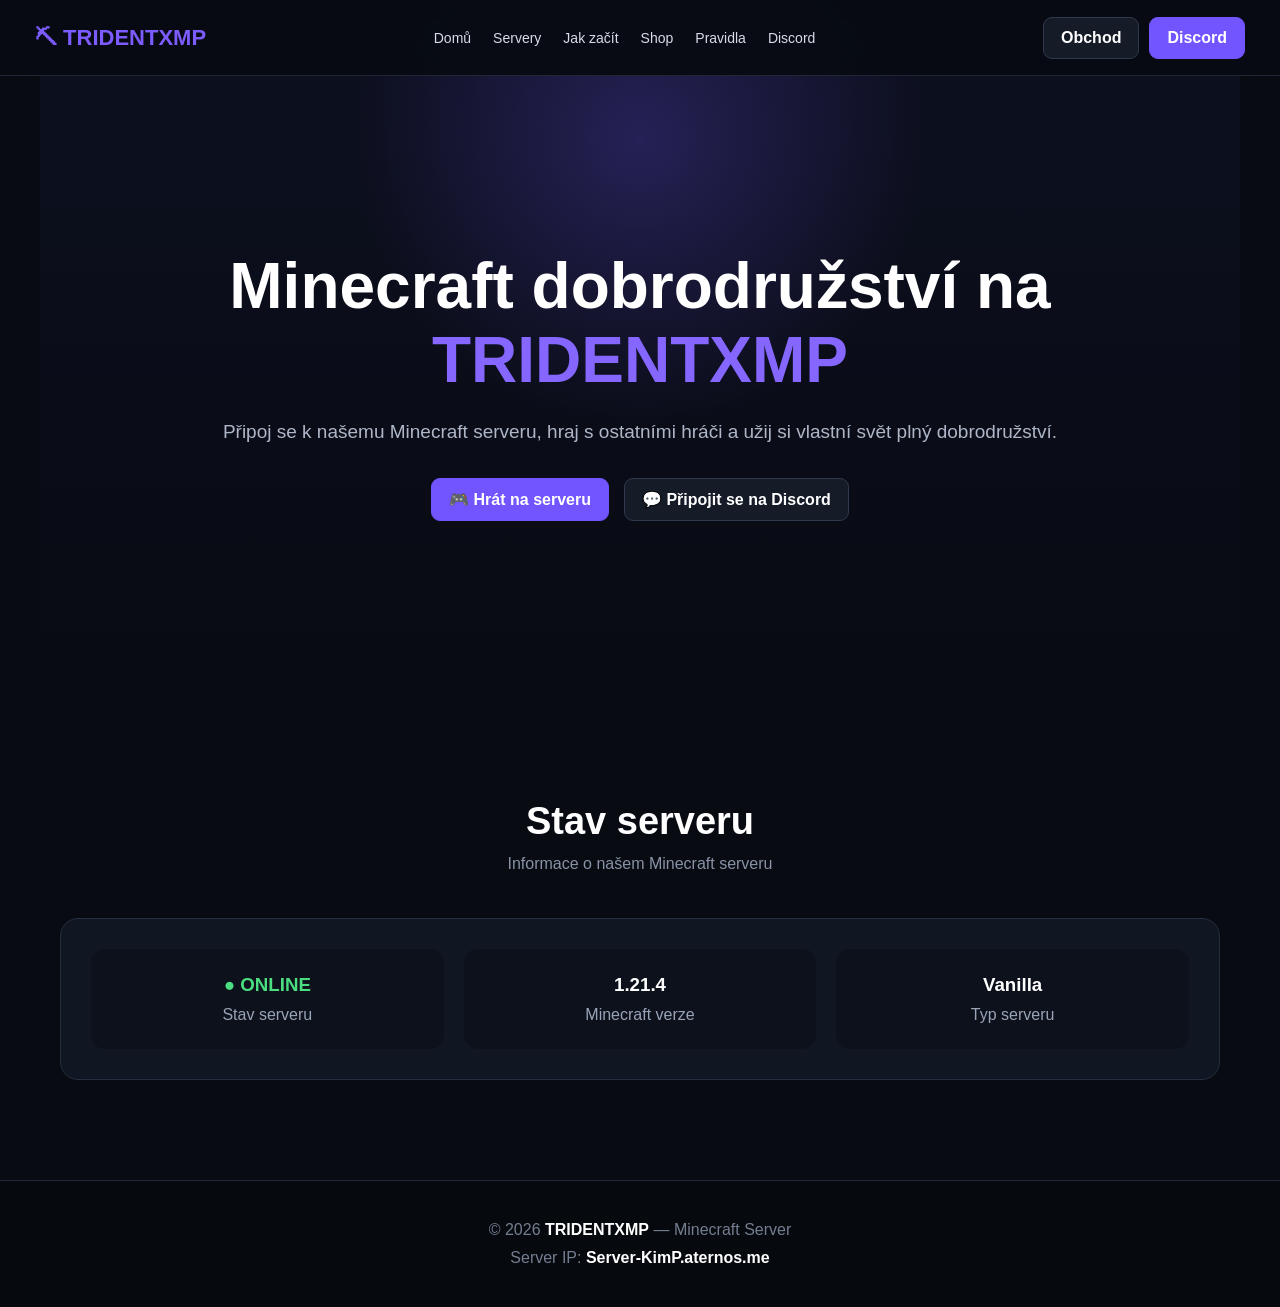
==== commit 5380b091: "Update index.html" ====
--- a/index.html
+++ b/index.html
@@ -60,7 +60,8 @@
 </div>
 <div class="status-item">
 <h3>
-                26.2
+               1.21.4
+
             </h3>
 <p>
                 Minecraft verze
@@ -106,4 +107,4 @@
 <!-- ================= JAVASCRIPT ================= -->
 
 </body>
-</html>+</html>
